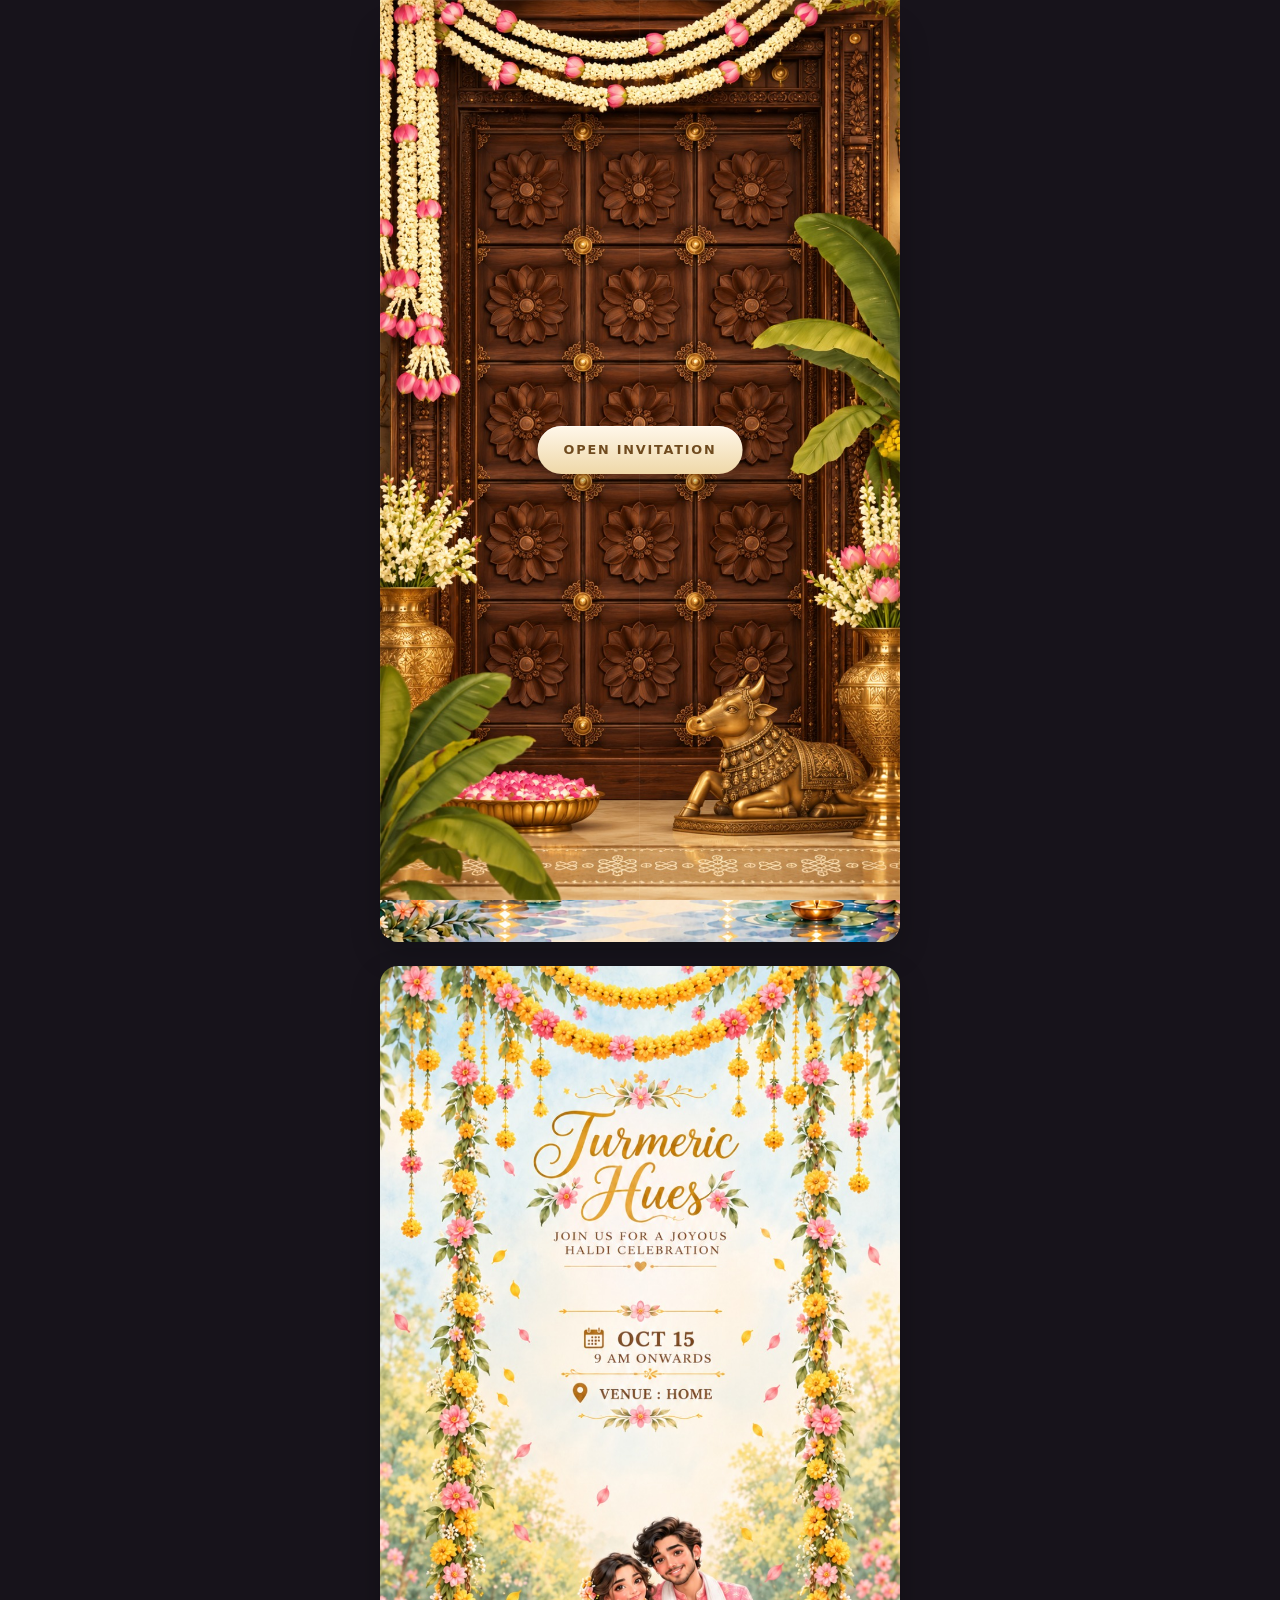
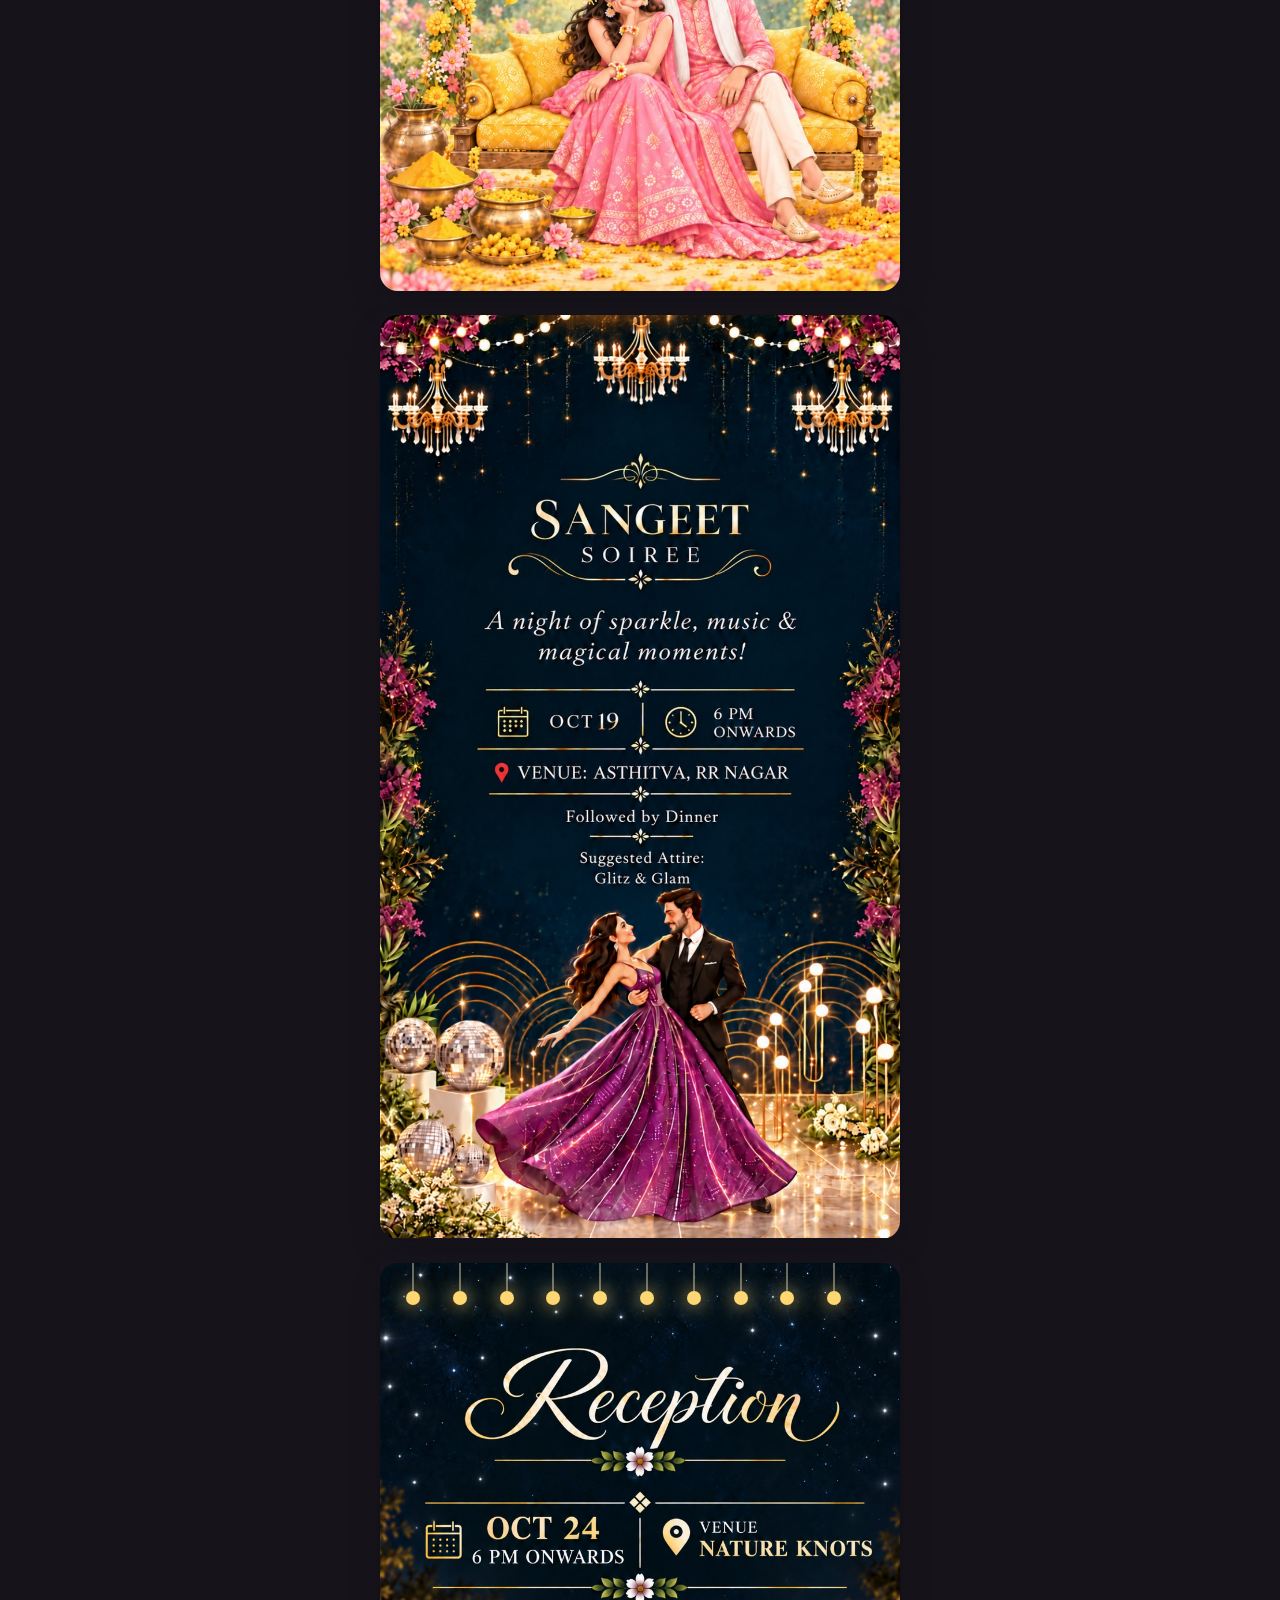
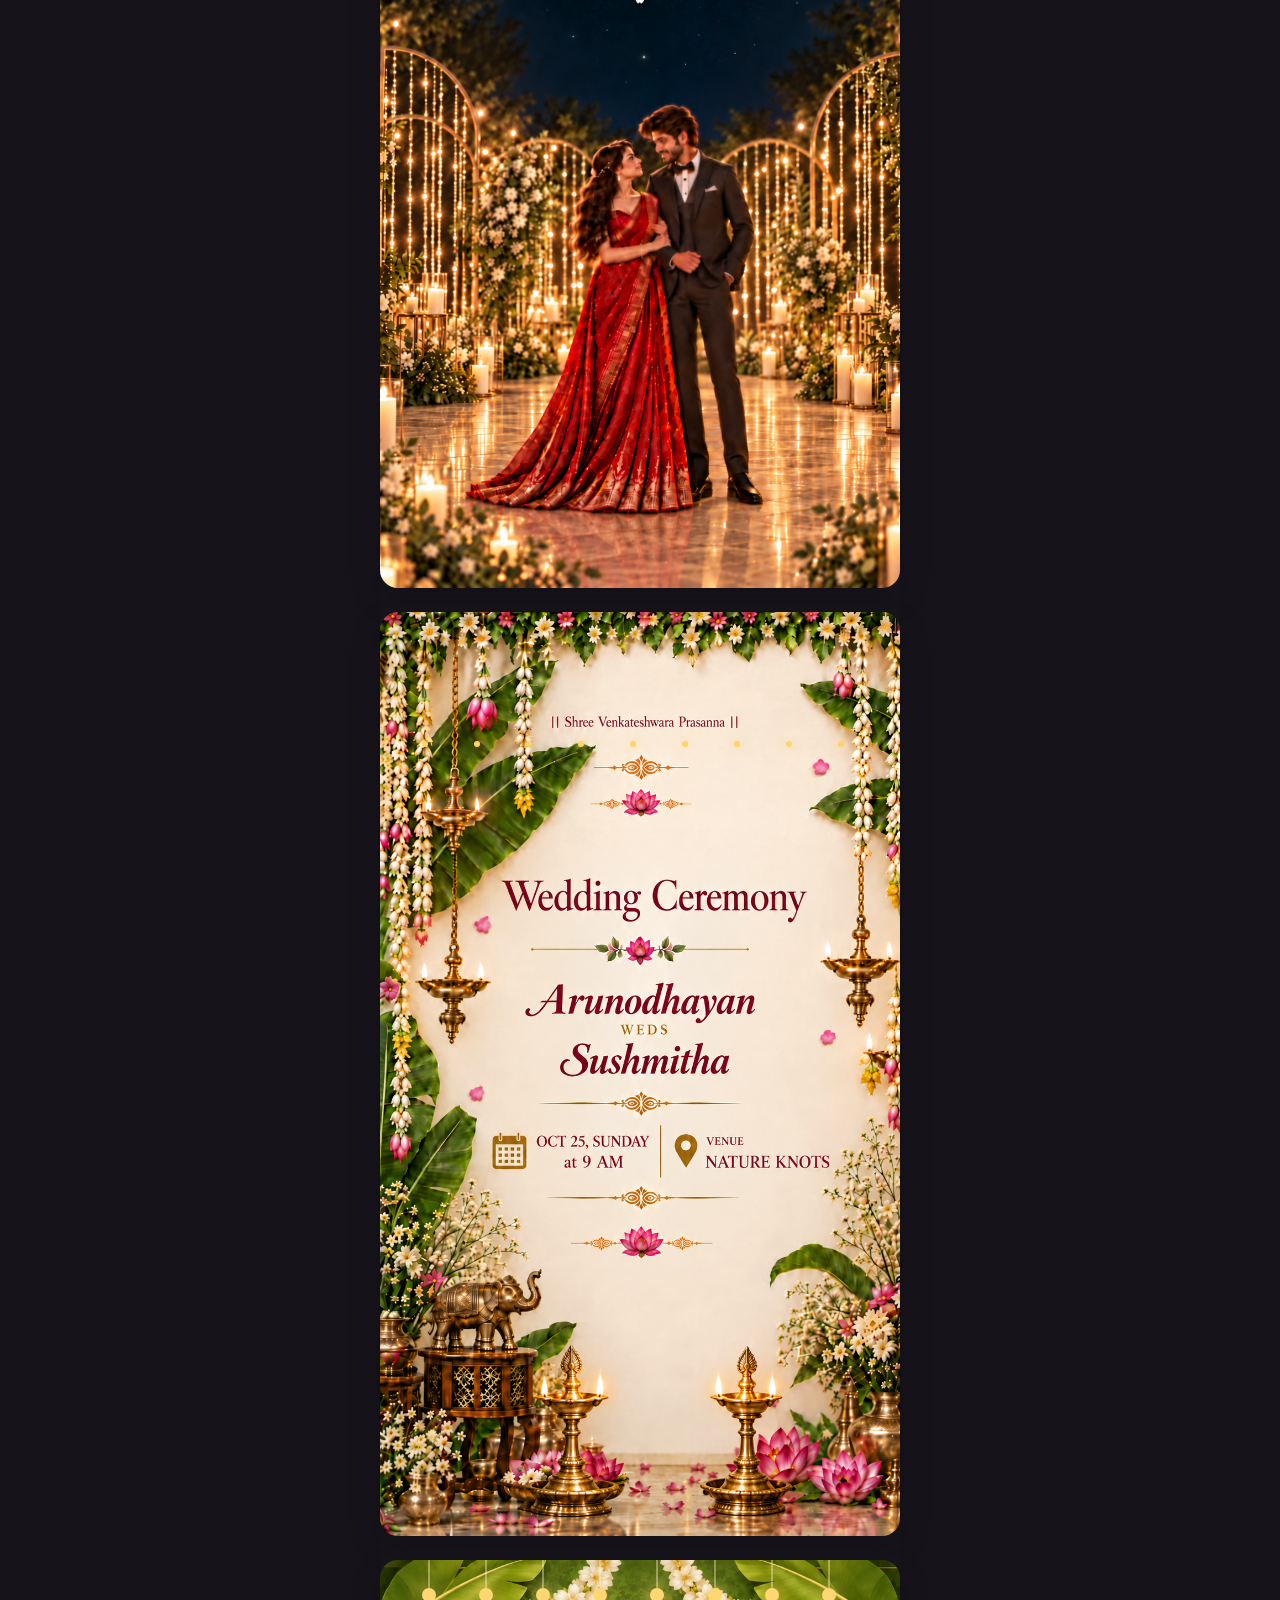
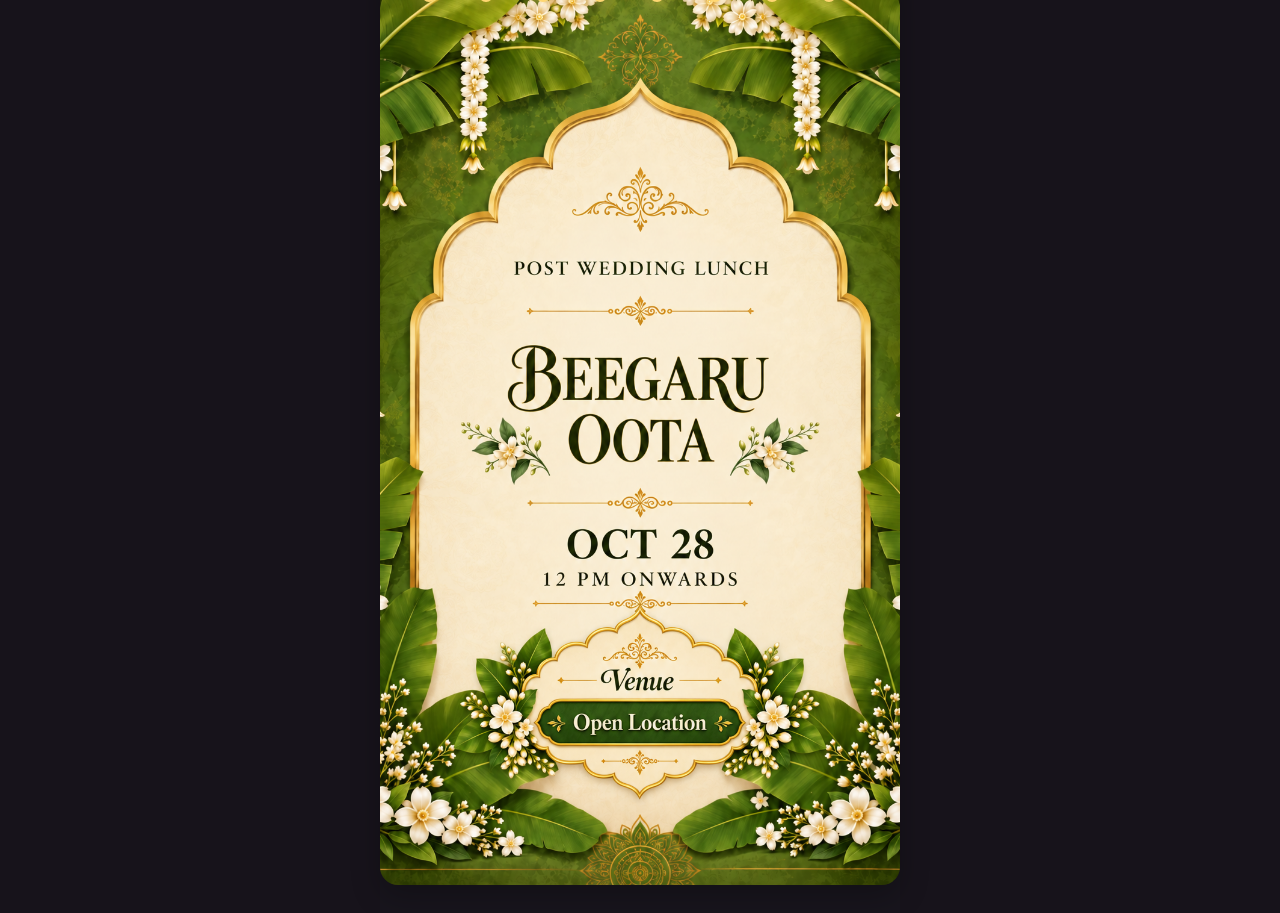
==== wedding_invitation_vercel/index.html @ b170a01c "Add files via upload" ====
<!DOCTYPE html>
<html lang="en">
<head>
  <meta charset="UTF-8" />
  <meta name="viewport" content="width=device-width, initial-scale=1.0, viewport-fit=cover" />
  <meta name="theme-color" content="#120f16" />
  <title>Wedding Invitation</title>
  <link rel="stylesheet" href="style.css" />
</head>
<body>
  <div class="door-overlay" id="doorOverlay" aria-label="Open invitation">
    <div class="door-flowers" aria-hidden="true"><span style="--x:3;--d:3.2s;--delay:0.0s;--r:-20deg;--s:0.8"></span><span style="--x:8;--d:3.5500000000000003s;--delay:0.08s;--r:-7deg;--s:0.92"></span><span style="--x:13;--d:3.9000000000000004s;--delay:0.16s;--r:6deg;--s:1.04"></span><span style="--x:18;--d:4.25s;--delay:0.24s;--r:19deg;--s:1.1600000000000001"></span><span style="--x:23;--d:4.6s;--delay:0.32s;--r:-8deg;--s:0.8"></span><span style="--x:28;--d:4.95s;--delay:0.4s;--r:5deg;--s:0.92"></span><span style="--x:33;--d:5.3s;--delay:0.48s;--r:18deg;--s:1.04"></span><span style="--x:38;--d:3.2s;--delay:0.56s;--r:-9deg;--s:1.1600000000000001"></span><span style="--x:43;--d:3.5500000000000003s;--delay:0.64s;--r:4deg;--s:0.8"></span><span style="--x:48;--d:3.9000000000000004s;--delay:0.0s;--r:17deg;--s:0.92"></span><span style="--x:53;--d:4.25s;--delay:0.08s;--r:-10deg;--s:1.04"></span><span style="--x:58;--d:4.6s;--delay:0.16s;--r:3deg;--s:1.1600000000000001"></span><span style="--x:63;--d:4.95s;--delay:0.24s;--r:16deg;--s:0.8"></span><span style="--x:68;--d:5.3s;--delay:0.32s;--r:-11deg;--s:0.92"></span><span style="--x:73;--d:3.2s;--delay:0.4s;--r:2deg;--s:1.04"></span><span style="--x:78;--d:3.5500000000000003s;--delay:0.48s;--r:15deg;--s:1.1600000000000001"></span><span style="--x:83;--d:3.9000000000000004s;--delay:0.56s;--r:-12deg;--s:0.8"></span><span style="--x:88;--d:4.25s;--delay:0.64s;--r:1deg;--s:0.92"></span><span style="--x:93;--d:4.6s;--delay:0.0s;--r:14deg;--s:1.04"></span><span style="--x:4;--d:4.95s;--delay:0.08s;--r:-13deg;--s:1.1600000000000001"></span><span style="--x:9;--d:5.3s;--delay:0.16s;--r:0deg;--s:0.8"></span><span style="--x:14;--d:3.2s;--delay:0.24s;--r:13deg;--s:0.92"></span><span style="--x:19;--d:3.5500000000000003s;--delay:0.32s;--r:-14deg;--s:1.04"></span><span style="--x:24;--d:3.9000000000000004s;--delay:0.4s;--r:-1deg;--s:1.1600000000000001"></span><span style="--x:29;--d:4.25s;--delay:0.48s;--r:12deg;--s:0.8"></span><span style="--x:34;--d:4.6s;--delay:0.56s;--r:-15deg;--s:0.92"></span><span style="--x:39;--d:4.95s;--delay:0.64s;--r:-2deg;--s:1.04"></span><span style="--x:44;--d:5.3s;--delay:0.0s;--r:11deg;--s:1.1600000000000001"></span><span style="--x:49;--d:3.2s;--delay:0.08s;--r:-16deg;--s:0.8"></span><span style="--x:54;--d:3.5500000000000003s;--delay:0.16s;--r:-3deg;--s:0.92"></span><span style="--x:59;--d:3.9000000000000004s;--delay:0.24s;--r:10deg;--s:1.04"></span><span style="--x:64;--d:4.25s;--delay:0.32s;--r:-17deg;--s:1.1600000000000001"></span><span style="--x:69;--d:4.6s;--delay:0.4s;--r:-4deg;--s:0.8"></span><span style="--x:74;--d:4.95s;--delay:0.48s;--r:9deg;--s:0.92"></span><span style="--x:79;--d:5.3s;--delay:0.56s;--r:-18deg;--s:1.04"></span><span style="--x:84;--d:3.2s;--delay:0.64s;--r:-5deg;--s:1.1600000000000001"></span><span style="--x:89;--d:3.5500000000000003s;--delay:0.0s;--r:8deg;--s:0.8"></span><span style="--x:94;--d:3.9000000000000004s;--delay:0.08s;--r:-19deg;--s:0.92"></span><span style="--x:5;--d:4.25s;--delay:0.16s;--r:-6deg;--s:1.04"></span><span style="--x:10;--d:4.6s;--delay:0.24s;--r:7deg;--s:1.1600000000000001"></span><span style="--x:15;--d:4.95s;--delay:0.32s;--r:-20deg;--s:0.8"></span><span style="--x:20;--d:5.3s;--delay:0.4s;--r:-7deg;--s:0.92"></span></div>
    <div class="door-panel left"></div>
    <div class="door-panel right"></div>
    <button class="open-invite-btn" id="openInviteBtn" type="button">Open Invitation</button>
  </div>

  <div class="scroll-tip" id="scrollTip">Swipe up</div>

  <main class="story" id="story">
    <section class="scene" id="main-scene">
      <img src="assets/main.jpg" alt="Main invitation" class="bg" />
    </section>

    <section class="scene location-scene" id="haldi" data-link="https://share.google/ZyQCRCUno328uouvm">
      <img src="assets/haldi.jpg" alt="Haldi invitation" class="bg" />
      <div class="petals haldi-petals" aria-hidden="true"><span style="--x:0;--d:4.2s;--delay:0.0s;--r:-25deg;--s:0.85"></span><span style="--x:6;--d:4.8s;--delay:0.35s;--r:-14deg;--s:1.0"></span><span style="--x:12;--d:5.4s;--delay:0.7s;--r:-3deg;--s:1.15"></span><span style="--x:18;--d:6.0s;--delay:1.0499999999999998s;--r:8deg;--s:0.85"></span><span style="--x:24;--d:6.6s;--delay:1.4s;--r:19deg;--s:1.0"></span><span style="--x:30;--d:7.2s;--delay:1.75s;--r:-20deg;--s:1.15"></span><span style="--x:36;--d:4.2s;--delay:2.0999999999999996s;--r:-9deg;--s:0.85"></span><span style="--x:42;--d:4.8s;--delay:2.4499999999999997s;--r:2deg;--s:1.0"></span><span style="--x:48;--d:5.4s;--delay:0.0s;--r:13deg;--s:1.15"></span><span style="--x:54;--d:6.0s;--delay:0.35s;--r:24deg;--s:0.85"></span><span style="--x:60;--d:6.6s;--delay:0.7s;--r:-15deg;--s:1.0"></span><span style="--x:66;--d:7.2s;--delay:1.0499999999999998s;--r:-4deg;--s:1.15"></span><span style="--x:72;--d:4.2s;--delay:1.4s;--r:7deg;--s:0.85"></span><span style="--x:78;--d:4.8s;--delay:1.75s;--r:18deg;--s:1.0"></span><span style="--x:84;--d:5.4s;--delay:2.0999999999999996s;--r:-21deg;--s:1.15"></span><span style="--x:90;--d:6.0s;--delay:2.4499999999999997s;--r:-10deg;--s:0.85"></span><span style="--x:96;--d:6.6s;--delay:0.0s;--r:1deg;--s:1.0"></span><span style="--x:2;--d:7.2s;--delay:0.35s;--r:12deg;--s:1.15"></span><span style="--x:8;--d:4.2s;--delay:0.7s;--r:23deg;--s:0.85"></span><span style="--x:14;--d:4.8s;--delay:1.0499999999999998s;--r:-16deg;--s:1.0"></span><span style="--x:20;--d:5.4s;--delay:1.4s;--r:-5deg;--s:1.15"></span><span style="--x:26;--d:6.0s;--delay:1.75s;--r:6deg;--s:0.85"></span><span style="--x:32;--d:6.6s;--delay:2.0999999999999996s;--r:17deg;--s:1.0"></span><span style="--x:38;--d:7.2s;--delay:2.4499999999999997s;--r:-22deg;--s:1.15"></span></div>
      <a class="venue-hotspot haldi-venue" href="https://share.google/ZyQCRCUno328uouvm" target="_blank" rel="noopener" aria-label="Open Haldi venue in Google Maps"></a>
    </section>

    <section class="scene location-scene" id="sangeeth" data-link="https://share.google/AhD9SVv1Bw9mAEw5Q">
      <img src="assets/sangeeth.jpg" alt="Sangeeth invitation" class="bg" />
      <div class="music-notes" aria-hidden="true"><span style="left:8%;top:18%;animation-delay:0.0s">♪</span><span style="left:19%;top:29%;animation-delay:0.3s">♫</span><span style="left:30%;top:40%;animation-delay:0.6s">♬</span><span style="left:41%;top:51%;animation-delay:0.8999999999999999s">♪</span><span style="left:52%;top:62%;animation-delay:1.2s">♫</span><span style="left:63%;top:18%;animation-delay:1.5s">♬</span><span style="left:74%;top:29%;animation-delay:1.7999999999999998s">♪</span><span style="left:85%;top:40%;animation-delay:2.1s">♫</span><span style="left:12%;top:51%;animation-delay:0.0s">♬</span><span style="left:23%;top:62%;animation-delay:0.3s">♪</span><span style="left:34%;top:18%;animation-delay:0.6s">♫</span><span style="left:45%;top:29%;animation-delay:0.8999999999999999s">♬</span></div>
      <a class="venue-hotspot sangeeth-venue" href="https://share.google/AhD9SVv1Bw9mAEw5Q" target="_blank" rel="noopener" aria-label="Open Sangeeth venue in Google Maps"></a>
    </section>

    <section class="scene location-scene" id="reception" data-link="https://maps.app.goo.gl/7RafZ6vhFmiamHB5A">
      <img src="assets/reception.jpg" alt="Reception invitation" class="bg" />
      <div class="fairy-lights reception-fairy-lights" aria-hidden="true">
        <span style="left:5%;animation-delay:0.0s"></span>
        <span style="left:14%;animation-delay:0.18s"></span>
        <span style="left:23%;animation-delay:0.36s"></span>
        <span style="left:32%;animation-delay:0.54s"></span>
        <span style="left:41%;animation-delay:0.72s"></span>
        <span style="left:50%;animation-delay:0.90s"></span>
        <span style="left:59%;animation-delay:1.08s"></span>
        <span style="left:68%;animation-delay:1.26s"></span>
        <span style="left:77%;animation-delay:1.44s"></span>
        <span style="left:86%;animation-delay:1.62s"></span>
      </div>
      <a class="venue-hotspot reception-venue" href="https://maps.app.goo.gl/7RafZ6vhFmiamHB5A" target="_blank" rel="noopener" aria-label="Open Reception venue in Google Maps"></a>
    </section>

    <section class="scene location-scene" id="wedding" data-link="https://maps.app.goo.gl/7RafZ6vhFmiamHB5A">
      <img src="assets/wedding-final.png" alt="Wedding invitation" class="bg contain-top" />
      <div class="garland-sparkle" aria-hidden="true">
        <span style="left:8%;animation-delay:0.0s"></span><span style="left:18%;animation-delay:0.45s"></span><span style="left:28%;animation-delay:0.9s"></span><span style="left:38%;animation-delay:1.35s"></span><span style="left:48%;animation-delay:1.8s"></span><span style="left:58%;animation-delay:0.0s"></span><span style="left:68%;animation-delay:0.45s"></span><span style="left:78%;animation-delay:0.9s"></span><span style="left:88%;animation-delay:1.35s"></span>
      </div>
      <div class="wedding-flowers" aria-hidden="true"><span class="white" style="--x:0;--d:5.0s;--delay:0.0s;--r:-20deg;--s:0.9"></span><span class="yellow" style="--x:9;--d:5.55s;--delay:0.28s;--r:-9deg;--s:1.0"></span><span class="white" style="--x:18;--d:6.1s;--delay:0.56s;--r:2deg;--s:1.1"></span><span class="yellow" style="--x:27;--d:6.65s;--delay:0.8400000000000001s;--r:13deg;--s:1.2000000000000002"></span><span class="white" style="--x:36;--d:7.2s;--delay:1.12s;--r:-16deg;--s:0.9"></span><span class="yellow" style="--x:45;--d:5.0s;--delay:1.4000000000000001s;--r:-5deg;--s:1.0"></span><span class="white" style="--x:54;--d:5.55s;--delay:0.0s;--r:6deg;--s:1.1"></span><span class="yellow" style="--x:63;--d:6.1s;--delay:0.28s;--r:17deg;--s:1.2000000000000002"></span><span class="white" style="--x:72;--d:6.65s;--delay:0.56s;--r:-12deg;--s:0.9"></span><span class="yellow" style="--x:81;--d:7.2s;--delay:0.8400000000000001s;--r:-1deg;--s:1.0"></span><span class="white" style="--x:90;--d:5.0s;--delay:1.12s;--r:10deg;--s:1.1"></span><span class="yellow" style="--x:99;--d:5.55s;--delay:1.4000000000000001s;--r:-19deg;--s:1.2000000000000002"></span><span class="white" style="--x:8;--d:6.1s;--delay:0.0s;--r:-8deg;--s:0.9"></span><span class="yellow" style="--x:17;--d:6.65s;--delay:0.28s;--r:3deg;--s:1.0"></span><span class="white" style="--x:26;--d:7.2s;--delay:0.56s;--r:14deg;--s:1.1"></span><span class="yellow" style="--x:35;--d:5.0s;--delay:0.8400000000000001s;--r:-15deg;--s:1.2000000000000002"></span><span class="white" style="--x:44;--d:5.55s;--delay:1.12s;--r:-4deg;--s:0.9"></span><span class="yellow" style="--x:53;--d:6.1s;--delay:1.4000000000000001s;--r:7deg;--s:1.0"></span></div>
      <a class="venue-hotspot wedding-venue" href="https://maps.app.goo.gl/7RafZ6vhFmiamHB5A" target="_blank" rel="noopener" aria-label="Open Wedding venue in Google Maps"></a>
    </section>

    

<section class="scene location-scene" id="dining" data-link="https://share.google/771Np0IxNXsMEHuXs">
      <img src="assets/beegaru.png" alt="Beegaru Oota invitation" class="bg contain-top" />
      <div class="dining-lights" aria-hidden="true"><span style="left:8%"></span><span style="left:19%"></span><span style="left:30%"></span><span style="left:41%"></span><span style="left:52%"></span><span style="left:63%"></span><span style="left:74%"></span><span style="left:85%"></span></div>
      <a class="venue-hotspot beegaru-venue-hotspot" href="https://share.google/771Np0IxNXsMEHuXs" target="_blank" rel="noopener" aria-label="Open Beegaru Oota venue in Google Maps"></a>
    </section>
  </main>

  <script src="script.js"></script>
</body>
</html>
---- wedding_invitation_vercel/style.css ----
*{box-sizing:border-box}html{scroll-behavior:smooth}body{margin:0;background:#0f0d12;overflow-x:hidden}.story{position:relative;z-index:1;scroll-snap-type:y proximity}.scene{position:relative;min-height:100svh;overflow:hidden;scroll-snap-align:start}.bg{position:absolute;inset:0;width:100%;height:100%;object-fit:cover}.contain-top{object-position:center top}.door-overlay{position:fixed;inset:0;z-index:50;overflow:hidden;perspective:1500px;background:#0f0d12;cursor:pointer}.door-bg{position:absolute;inset:0;background:url('assets/door.jpg') center/cover no-repeat}.door-panel{position:absolute;top:0;bottom:0;width:50.2%;background-image:url('assets/door.jpg');background-size:200% 100%;background-repeat:no-repeat;box-shadow:0 0 0 1px rgba(255,255,255,.05) inset}.door-panel.left{left:0;background-position:left center;transform-origin:left center}.door-panel.right{right:0;background-position:right center;transform-origin:right center}.door-overlay.open .door-panel.left{transform:translateX(-105%) rotateY(68deg);transition:transform 1.3s ease}.door-overlay.open .door-panel.right{transform:translateX(105%) rotateY(-68deg);transition:transform 1.3s ease}.door-overlay.hide{opacity:0;visibility:hidden;transition:opacity .55s ease,visibility .55s ease}.scroll-tip{position:fixed;right:10px;bottom:max(10px,env(safe-area-inset-bottom));z-index:10;padding:8px 12px;border-radius:999px;background:rgba(0,0,0,.20);backdrop-filter:blur(6px);font:600 .66rem/1 sans-serif;letter-spacing:.1em;text-transform:uppercase;color:#fff;opacity:.75}.petals,.fairy-lights,.sparkles,.garland-sparkle,.dining-lights{position:absolute;inset:0;z-index:2;pointer-events:none}.petals span{position:absolute;top:-10%;left:calc(var(--x) * 1%);width:14px;height:20px;border-radius:14px 0 14px 0;background:linear-gradient(180deg,#ffd761,#f7b100);opacity:.55;animation:petalfall var(--d) linear infinite;animation-delay:var(--delay)}@keyframes petalfall{0%{transform:translate3d(0,0,0) rotate(0)}100%{transform:translate3d(20px,115svh,0) rotate(360deg)}}.fairy-lights span,.dining-lights span{position:absolute;top:3%;width:14px;height:14px;border-radius:50%;background:#ffd772;box-shadow:0 0 18px rgba(255,215,114,.85),0 0 34px rgba(255,215,114,.45);animation:blink 1.8s ease-in-out infinite}.fairy-lights span::after,.dining-lights span::after{content:'';position:absolute;left:50%;top:-40px;width:2px;height:40px;background:rgba(255,240,200,.4);transform:translateX(-50%)}@keyframes blink{0%,100%{opacity:.42;transform:scale(.92)}50%{opacity:1;transform:scale(1.08)}}.sparkles span,.garland-sparkle span{position:absolute;left:calc(var(--sx,50) * 1%);top:calc(var(--sy,30) * 1%);width:7px;height:7px;border-radius:50%;background:rgba(255,255,255,.9);box-shadow:0 0 14px rgba(255,255,255,.9);animation:twinkle 2.6s ease-in-out infinite}.garland-sparkle span{top:14%;width:6px;height:6px;background:#ffd26a;box-shadow:0 0 12px rgba(255,210,106,.8)}@keyframes twinkle{0%,100%{opacity:.2;transform:scale(.7)}50%{opacity:1;transform:scale(1.35)}}.map-hotspot{position:absolute;inset:0;z-index:3;text-indent:-9999px;background:transparent}@media(min-width:700px){body{display:grid;place-items:center;background:#18151d}.story{width:min(520px,100vw);box-shadow:0 18px 54px rgba(0,0,0,.24)}.door-overlay{left:50%;width:min(520px,100vw);transform:translateX(-50%)}.scroll-tip{right:max(calc(50vw - 250px),10px)}}@media(prefers-reduced-motion:reduce){*{scroll-behavior:auto!important;animation:none!important;transition:none!important}}
/* v6 fix: door opens directly onto the main invitation page */
.door-overlay{
  background: transparent !important;
}
.door-frame{
  display:none !important;
}


/* Flower drop animation during door opening */
.door-overlay{isolation:isolate;}
.door-flowers{
  position:absolute;
  inset:0;
  z-index:2;
  pointer-events:none;
  opacity:0;
}
.door-overlay.open .door-flowers{opacity:1;}
.door-flowers span{
  position:absolute;
  top:-12%;
  left:calc(var(--x) * 1%);
  width:16px;
  height:22px;
  border-radius:16px 2px 16px 2px;
  background:linear-gradient(180deg,#ffd6df 0%, #ff9fbc 58%, #f6d46c 100%);
  box-shadow:0 2px 8px rgba(255,182,193,.35);
  transform:rotate(12deg);
  opacity:0;
}
.door-overlay.open .door-flowers span{
  animation:doorFlowerFall var(--d) linear forwards;
  animation-delay:var(--delay);
}
@keyframes doorFlowerFall{
  0%{transform:translate3d(0,0,0) rotate(0deg) scale(.9);opacity:0;}
  8%{opacity:.95;}
  100%{transform:translate3d(24px,118svh,0) rotate(420deg) scale(1.05);opacity:.1;}
}


/* v11 animations: stronger event-specific effects */
.haldi-petals span{
  width:16px;
  height:22px;
  border-radius:16px 2px 16px 2px;
  background:linear-gradient(180deg,#ffe889 0%, #ffd248 55%, #e6a400 100%);
  box-shadow:0 2px 8px rgba(255,210,72,.38);
  transform:rotate(var(--r,0deg)) scale(var(--s,1));
  opacity:0.75;
}
.music-notes{
  position:absolute;
  inset:0;
  z-index:2;
  pointer-events:none;
}
.music-notes span{
  position:absolute;
  font-size:clamp(18px,3.8vw,30px);
  color:rgba(255,236,176,.95);
  text-shadow:0 0 10px rgba(255,225,130,.55), 0 0 20px rgba(255,225,130,.35);
  opacity:0;
  animation:musicFloat 4s ease-in-out infinite;
}
@keyframes musicFloat{
  0%{transform:translate3d(0,20px,0) scale(.8) rotate(-8deg);opacity:0;}
  18%{opacity:.9;}
  50%{transform:translate3d(10px,-18px,0) scale(1.05) rotate(5deg);opacity:1;}
  100%{transform:translate3d(-6px,-54px,0) scale(1.15) rotate(-6deg);opacity:0;}
}
.wedding-flowers{
  position:absolute;
  inset:0;
  z-index:2;
  pointer-events:none;
}
.wedding-flowers span{
  position:absolute;
  top:-12%;
  left:calc(var(--x) * 1%);
  width:16px;
  height:22px;
  border-radius:16px 2px 16px 2px;
  transform:rotate(var(--r,0deg)) scale(var(--s,1));
  opacity:.0;
  animation:weddingFlowerFall var(--d) linear infinite;
  animation-delay:var(--delay);
  box-shadow:0 2px 8px rgba(255,240,170,.28);
}
.wedding-flowers span.white{background:linear-gradient(180deg,#fffef8 0%, #fff7d8 56%, #f0e6b0 100%);}
.wedding-flowers span.yellow{background:linear-gradient(180deg,#fff0a6 0%, #ffd95a 56%, #e9b21e 100%);}
@keyframes weddingFlowerFall{
  0%{transform:translate3d(0,0,0) rotate(0deg) scale(var(--s,1));opacity:0;}
  10%{opacity:.95;}
  100%{transform:translate3d(18px,116svh,0) rotate(360deg) scale(calc(var(--s,1) * 1.05));opacity:.08;}
}
.door-flowers span{
  width:18px;
  height:24px;
  transform:rotate(var(--r,12deg)) scale(var(--s,1));
}


/* Elegant border added while keeping previous version unchanged */
.scene::after{
  content:"";
  position:absolute;
  inset:12px;
  z-index:4;
  pointer-events:none;
  border:2px solid rgba(214,170,88,.88);
  border-radius:18px;
  box-shadow:
    inset 0 0 0 5px rgba(255,248,225,.20),
    inset 0 0 0 7px rgba(214,170,88,.20);
}
.scene::before{
  content:"✦";
  position:absolute;
  z-index:5;
  pointer-events:none;
  left:50%;
  top:17px;
  transform:translateX(-50%);
  color:rgba(214,170,88,.95);
  font-size:18px;
  text-shadow:0 0 8px rgba(255,234,177,.35);
}
.door-overlay::after{
  content:"";
  position:absolute;
  inset:12px;
  z-index:8;
  pointer-events:none;
  border:2px solid rgba(214,170,88,.88);
  border-radius:18px;
  box-shadow:inset 0 0 0 5px rgba(255,248,225,.18);
}
@media(max-width:480px){
  .scene::after,.door-overlay::after{inset:8px;border-radius:14px;}
  .scene::before{top:12px;font-size:15px;}
}


/* v15: stronger separation between each invitation page */
body{
  background:#1b171d !important;
}
.story{
  width:100%;
  padding:14px 0 22px;
}
.scene{
  width:min(520px, calc(100vw - 18px));
  margin:0 auto 18px;
  min-height:100svh;
  border-radius:24px;
  overflow:hidden;
  background:#120f16;
  box-shadow:0 14px 36px rgba(0,0,0,.22);
  isolation:isolate;
}
.scene:last-child{
  margin-bottom:8px;
}
.scene::after{
  inset:10px !important;
  border:2px solid rgba(214,170,88,.92) !important;
  border-radius:18px !important;
  box-shadow:
    inset 0 0 0 3px rgba(255,248,225,.12),
    inset 0 0 0 6px rgba(214,170,88,.18),
    0 0 0 1px rgba(255,255,255,.04);
}
.scene::before{
  top:14px !important;
}
.bg{
  border-radius:24px;
}
.door-overlay{
  background:rgba(10,8,14,.35) !important;
}
.open-invite-btn{
  position:absolute;
  left:50%;
  bottom:8%;
  transform:translateX(-50%);
  z-index:9;
  border:0;
  border-radius:999px;
  padding:14px 26px;
  min-height:48px;
  background:linear-gradient(180deg, #fff7ea 0%, #efd8a8 100%);
  color:#704b1f;
  font:700 0.8rem/1 system-ui, -apple-system, BlinkMacSystemFont, "Segoe UI", sans-serif;
  letter-spacing:.14em;
  text-transform:uppercase;
  box-shadow:0 10px 22px rgba(0,0,0,.28), inset 0 1px 0 rgba(255,255,255,.65);
  cursor:pointer;
}
.open-invite-btn:active{
  transform:translateX(-50%) scale(.98);
}
.door-overlay.open .open-invite-btn{
  opacity:0;
  transition:opacity .22s ease;
}
.door-overlay::after{
  inset:10px !important;
  border-radius:18px !important;
}
.scroll-tip{
  bottom:max(14px, env(safe-area-inset-bottom));
}
@media(max-width:480px){
  .scene{width:calc(100vw - 12px); margin-bottom:14px; border-radius:18px;}
  .scene::after,.door-overlay::after{inset:7px !important; border-radius:13px !important;}
  .open-invite-btn{bottom:7%; font-size:.74rem; padding:13px 22px;}
}
@media(min-width:700px){
  body{display:block !important; background:#18151d !important;}
  .story{width:100%; max-width:none; box-shadow:none !important;}
  .scene{width:min(520px, 100vw - 18px);} 
  .door-overlay{left:50%; width:min(520px, 100vw); transform:translateX(-50%);} 
}


/* v17: subtle diya flame flicker on the Wedding invitation */
.diya-flickers{
  position:absolute;
  inset:0;
  z-index:2;
  pointer-events:none;
}

.diya-flame{
  position:absolute;
  width:12px;
  height:22px;
  border-radius:60% 60% 55% 55%;
  transform-origin:50% 100%;
  background:
    radial-gradient(ellipse at 50% 72%, #fffbd4 0 20%, transparent 21%),
    radial-gradient(ellipse at 50% 58%, #ffd95a 0 42%, transparent 43%),
    linear-gradient(180deg, #fff6a6 0%, #ffb21e 62%, #ff6a00 100%);
  filter:
    drop-shadow(0 0 5px rgba(255,217,90,.95))
    drop-shadow(0 0 11px rgba(255,145,20,.70))
    drop-shadow(0 0 18px rgba(255,110,0,.38));
  opacity:.88;
  animation:diyaFlicker 1.15s ease-in-out infinite alternate;
}

/* Approximate positions matching the hanging diyas in the supplied Wedding artwork */
.flame-1{left:13.4%; top:21.2%; animation-delay:0s;}
.flame-2{left:13.8%; top:48.7%; animation-delay:.27s;}
.flame-3{right:13.2%; top:21.5%; animation-delay:.48s;}
.flame-4{right:13.6%; top:49.2%; animation-delay:.73s;}

@keyframes diyaFlicker{
  0%{
    transform:rotate(-2deg) scale(.90,1.02);
    opacity:.68;
    filter:
      drop-shadow(0 0 4px rgba(255,217,90,.75))
      drop-shadow(0 0 8px rgba(255,145,20,.50));
  }
  24%{
    transform:rotate(2deg) scale(1.02,.94);
    opacity:1;
  }
  52%{
    transform:rotate(-1deg) scale(.95,1.09);
    opacity:.80;
  }
  76%{
    transform:rotate(3deg) scale(1.06,.96);
    opacity:.98;
  }
  100%{
    transform:rotate(-3deg) scale(.92,1.05);
    opacity:.74;
    filter:
      drop-shadow(0 0 6px rgba(255,217,90,.95))
      drop-shadow(0 0 13px rgba(255,145,20,.72))
      drop-shadow(0 0 20px rgba(255,110,0,.40));
  }
}

@media(max-width:480px){
  .diya-flame{
    width:10px;
    height:19px;
  }
}


/* v18: full diya lamp overlay for wedding section */
.diya-lamps{
  position:absolute;
  inset:0;
  z-index:2;
  pointer-events:none;
}
.diya-lamp{
  position:absolute;
  width:34px;
  height:54px;
  transform:translate(-50%, -50%);
  filter: drop-shadow(0 2px 4px rgba(0,0,0,.18));
}
.lamp-1{left:14%; top:88%;}
.lamp-2{left:31%; top:90%;}
.lamp-3{left:69%; top:90%;}
.lamp-4{left:86%; top:88%;}

.diya-body,
.diya-base,
.diya-flame-core{
  position:absolute;
  display:block;
}
.diya-body{
  left:50%;
  bottom:7px;
  width:28px;
  height:14px;
  transform:translateX(-50%);
  border-radius:0 0 15px 15px / 0 0 12px 12px;
  background:linear-gradient(180deg,#dba544 0%, #b96f19 65%, #8e4b0d 100%);
  box-shadow: inset 0 2px 2px rgba(255,233,170,.45), inset 0 -2px 2px rgba(90,38,0,.35);
}
.diya-body::before{
  content:"";
  position:absolute;
  left:50%;
  top:-3px;
  width:30px;
  height:8px;
  transform:translateX(-50%);
  border-radius:50%;
  background:linear-gradient(180deg,#f1c66b 0%, #b66c18 100%);
  box-shadow: inset 0 1px 1px rgba(255,243,201,.45);
}
.diya-body::after{
  content:"";
  position:absolute;
  right:-4px;
  top:1px;
  width:9px;
  height:6px;
  border-radius:0 80% 60% 0;
  background:linear-gradient(180deg,#c88428 0%, #8c4d0b 100%);
  transform:rotate(12deg);
}
.diya-base{
  left:50%;
  bottom:0;
  width:16px;
  height:7px;
  transform:translateX(-50%);
  border-radius:50%;
  background:linear-gradient(180deg,#b87923 0%, #7e4309 100%);
}
.diya-flame-core{
  left:50%;
  bottom:17px;
  width:12px;
  height:22px;
  transform:translateX(-50%);
  border-radius:60% 60% 55% 55%;
  transform-origin:50% 100%;
  background:
    radial-gradient(ellipse at 50% 72%, #fffbd4 0 20%, transparent 21%),
    radial-gradient(ellipse at 50% 58%, #ffd95a 0 42%, transparent 43%),
    linear-gradient(180deg, #fff6a6 0%, #ffb21e 62%, #ff6a00 100%);
  filter:
    drop-shadow(0 0 5px rgba(255,217,90,.95))
    drop-shadow(0 0 11px rgba(255,145,20,.70))
    drop-shadow(0 0 18px rgba(255,110,0,.38));
  opacity:.9;
  animation:diyaLampFlicker 1.15s ease-in-out infinite alternate;
}
.diya-flame-core::before{
  content:"";
  position:absolute;
  left:50%;
  bottom:-2px;
  width:2px;
  height:8px;
  transform:translateX(-50%);
  background:#2e1d10;
  border-radius:2px;
  opacity:.8;
}
.lamp-2 .diya-flame-core{ animation-delay:.27s; }
.lamp-3 .diya-flame-core{ animation-delay:.48s; }
.lamp-4 .diya-flame-core{ animation-delay:.73s; }

@keyframes diyaLampFlicker{
  0%{
    transform:translateX(-50%) rotate(-2deg) scale(.90,1.02);
    opacity:.68;
    filter:
      drop-shadow(0 0 4px rgba(255,217,90,.75))
      drop-shadow(0 0 8px rgba(255,145,20,.50));
  }
  24%{
    transform:translateX(-50%) rotate(2deg) scale(1.02,.94);
    opacity:1;
  }
  52%{
    transform:translateX(-50%) rotate(-1deg) scale(.95,1.09);
    opacity:.80;
  }
  76%{
    transform:translateX(-50%) rotate(3deg) scale(1.06,.96);
    opacity:.98;
  }
  100%{
    transform:translateX(-50%) rotate(-3deg) scale(.92,1.05);
    opacity:.74;
    filter:
      drop-shadow(0 0 6px rgba(255,217,90,.95))
      drop-shadow(0 0 13px rgba(255,145,20,.72))
      drop-shadow(0 0 20px rgba(255,110,0,.40));
  }
}

@media(max-width:480px){
  .diya-lamp{ width:28px; height:46px; }
  .diya-body{ width:23px; height:12px; }
  .diya-body::before{ width:25px; height:7px; }
  .diya-base{ width:13px; height:6px; }
  .diya-flame-core{ width:10px; height:19px; }
}


/* v20: remove visible gold borders while keeping card separation */
.scene::after,
.door-overlay::after{
  border-color: transparent !important;
  box-shadow: none !important;
}
.scene::before{
  content: none !important;
}


/* v22: visible location icons */
.map-hotspot{
  position:absolute !important;
  inset:auto !important;
  right:18px;
  bottom:18px;
  width:52px;
  height:52px;
  z-index:8;
  border-radius:999px;
  text-indent:0 !important;
  background:linear-gradient(180deg, rgba(255,251,241,.95) 0%, rgba(241,221,177,.96) 100%) !important;
  border:1px solid rgba(174,128,53,.35);
  box-shadow:0 10px 22px rgba(0,0,0,.18), inset 0 1px 0 rgba(255,255,255,.7);
  display:flex;
  align-items:center;
  justify-content:center;
  text-decoration:none;
  overflow:hidden;
}
.map-hotspot::before{
  content:'📍';
  font-size:24px;
  line-height:1;
  transform:translateY(-1px);
}
.map-hotspot:hover{transform:translateY(-1px);}
.map-hotspot:active{transform:scale(.97);}
@media(max-width:480px){
  .map-hotspot{right:14px; bottom:14px; width:48px; height:48px;}
  .map-hotspot::before{font-size:22px;}
}

/* v22: replace door flowers with small yellow dandelion puffs + rose petals */
.door-flowers span{
  width:10px !important;
  height:10px !important;
  border-radius:50% !important;
  background:radial-gradient(circle at 50% 50%, #fff6b8 0 24%, #ffe364 25% 58%, rgba(255,227,100,.45) 59% 100%) !important;
  box-shadow:
    0 0 0 3px rgba(255,231,118,.16),
    0 0 8px rgba(255,211,68,.22) !important;
  transform:rotate(var(--r,0deg)) scale(var(--s,1)) !important;
  opacity:0;
}
.door-flowers span::before,
.door-flowers span::after{
  content:'';
  position:absolute;
  inset:-4px;
  border-radius:50%;
  background:
    radial-gradient(circle at 50% 0%, rgba(255,233,132,.65) 0 1px, transparent 2px),
    radial-gradient(circle at 100% 50%, rgba(255,233,132,.65) 0 1px, transparent 2px),
    radial-gradient(circle at 50% 100%, rgba(255,233,132,.65) 0 1px, transparent 2px),
    radial-gradient(circle at 0% 50%, rgba(255,233,132,.65) 0 1px, transparent 2px),
    radial-gradient(circle at 18% 18%, rgba(255,233,132,.65) 0 1px, transparent 2px),
    radial-gradient(circle at 82% 18%, rgba(255,233,132,.65) 0 1px, transparent 2px),
    radial-gradient(circle at 18% 82%, rgba(255,233,132,.65) 0 1px, transparent 2px),
    radial-gradient(circle at 82% 82%, rgba(255,233,132,.65) 0 1px, transparent 2px);
  opacity:.85;
}
.door-flowers span:nth-child(even){
  width:11px !important;
  height:15px !important;
  border-radius:12px 2px 12px 2px !important;
  background:linear-gradient(180deg, #ffd6df 0%, #f38ca9 60%, #d85b7d 100%) !important;
  box-shadow:0 1px 6px rgba(222,97,132,.28) !important;
}
.door-flowers span:nth-child(even)::before,
.door-flowers span:nth-child(even)::after{
  display:none;
}
.door-overlay.open .door-flowers span{
  animation:doorFlowerFallMix var(--d) linear forwards !important;
  animation-delay:var(--delay);
}
@keyframes doorFlowerFallMix{
  0%{transform:translate3d(0,0,0) rotate(0deg) scale(.82);opacity:0;}
  10%{opacity:.96;}
  100%{transform:translate3d(22px,118svh,0) rotate(430deg) scale(1.05);opacity:.08;}
}


/* v23: remove visible location icons but keep links clickable */
.map-hotspot{
  position:absolute !important;
  inset:0 !important;
  width:auto !important;
  height:auto !important;
  right:auto !important;
  bottom:auto !important;
  border-radius:0 !important;
  background:transparent !important;
  border:0 !important;
  box-shadow:none !important;
  text-indent:-9999px !important;
  display:block !important;
}
.map-hotspot::before{content:none !important;}


/* v24: mobile image fit — show the full invitation artwork without cropping */
@media (max-width: 699px){
  html, body{
    background:#151218 !important;
  }

  .story{
    width:100% !important;
    padding:8px 0 18px !important;
  }

  .scene{
    width:calc(100vw - 10px) !important;
    height:calc(100svh - 10px) !important;
    min-height:0 !important;
    margin:0 auto 12px !important;
    border-radius:14px !important;
    background:#151218 !important;
    display:flex !important;
    align-items:center !important;
    justify-content:center !important;
  }

  .scene .bg{
    position:absolute !important;
    inset:0 !important;
    width:100% !important;
    height:100% !important;
    object-fit:contain !important;
    object-position:center center !important;
    border-radius:14px !important;
    background:#151218 !important;
  }

  .scene .contain-top{
    object-fit:contain !important;
    object-position:center center !important;
  }

  /* Opening door also shows the full uploaded artwork on phones */
  .door-overlay{
    background:#151218 !important;
  }
  .door-panel{
    background-size:200% auto !important;
    background-position-y:center !important;
    background-color:#151218 !important;
  }
  .door-panel.left{background-position:left center !important;}
  .door-panel.right{background-position:right center !important;}

  .open-invite-btn{
    bottom:max(6%, env(safe-area-inset-bottom)) !important;
  }

  /* Keep effects inside the visible invitation frame */
  .petals,.fairy-lights,.sparkles,.garland-sparkle,.dining-lights,
  .music-notes,.wedding-flowers,.diya-lamps{
    inset:0 !important;
    overflow:hidden !important;
    border-radius:14px;
  }
}

/* Small/short phones: preserve full artwork even if letterboxed */
@media (max-width: 430px) and (max-height: 760px){
  .scene{
    height:calc(100svh - 6px) !important;
    margin-bottom:10px !important;
  }
  .scene .bg{
    object-fit:contain !important;
  }
}


/* v25: visible Beegaru Oota venue block */
.beegaru-venue{
  position:absolute;
  left:50%;
  bottom:6%;
  transform:translateX(-50%);
  z-index:7;
  min-width:190px;
  padding:11px 16px 12px;
  border-radius:18px;
  background:rgba(255,249,231,.88);
  backdrop-filter:blur(7px);
  box-shadow:0 10px 24px rgba(35,51,18,.18);
  text-align:center;
}
.beegaru-venue .venue-label{
  display:block;
  margin-bottom:5px;
  font:600 .68rem/1.2 system-ui,-apple-system,BlinkMacSystemFont,"Segoe UI",sans-serif;
  letter-spacing:.18em;
  text-transform:uppercase;
  color:#5c7028;
}
.beegaru-venue a{
  display:inline-flex;
  align-items:center;
  justify-content:center;
  min-height:38px;
  padding:0 16px;
  border-radius:999px;
  text-decoration:none;
  background:linear-gradient(180deg,#5d772e,#3f581d);
  color:#fff;
  font:600 .73rem/1 system-ui,-apple-system,BlinkMacSystemFont,"Segoe UI",sans-serif;
  letter-spacing:.08em;
  text-transform:uppercase;
}
@media(max-width:480px){
  .beegaru-venue{
    bottom:4.5%;
    min-width:172px;
    padding:9px 14px 10px;
  }
  .beegaru-venue a{
    min-height:36px;
    font-size:.69rem;
  }
}


/* v26: center the Beegaru Oota venue block in the empty area, away from text */
.beegaru-venue{
  left: 50% !important;
  top: 72% !important;
  bottom: auto !important;
  transform: translate(-50%, -50%) !important;
  width: min(240px, 72vw);
}
@media (max-width: 480px){
  .beegaru-venue{
    top: 70% !important;
    width: min(220px, 76vw);
  }
}


/* v27: Beegaru uses baked-in generated invitation image; extra overlay removed */
#dining .beegaru-venue{display:none !important;}


/* v28: mobile no-crop layout */
@media (max-width: 699px){
  .story{
    padding:12px 0 20px !important;
  }

  .scene{
    width:calc(100vw - 12px) !important;
    min-height:0 !important;
    height:auto !important;
    margin:0 auto 14px !important;
    display:block !important;
    border-radius:16px !important;
    overflow:hidden !important;
    background:#17131a !important;
    position:relative !important;
  }

  .scene .bg,
  .scene .bg.contain-top{
    position:relative !important;
    inset:auto !important;
    display:block !important;
    width:100% !important;
    height:auto !important;
    max-height:none !important;
    object-fit:contain !important;
    object-position:center center !important;
    border-radius:16px !important;
  }

  /* Keep all effects aligned to the actual image area */
  .petals,
  .haldi-petals,
  .fairy-lights,
  .music-notes,
  .sparkles,
  .garland-sparkle,
  .wedding-flowers,
  .diya-flickers,
  .diya-lamps,
  .dining-lights{
    position:absolute !important;
    inset:0 !important;
  }

  /* Clickable location areas follow the full image without changing its size */
  .map-hotspot{
    position:absolute !important;
    inset:0 !important;
  }

  /* Do not add artificial viewport-height stretching */
  #main-scene,
  #haldi,
  #sangeeth,
  #reception,
  #wedding,
  #dining{
    min-height:0 !important;
  }
}

/* Small phones */
@media (max-width: 390px){
  .scene{
    width:calc(100vw - 8px) !important;
    margin-bottom:10px !important;
    border-radius:13px !important;
  }
  .scene .bg,
  .scene .bg.contain-top{
    border-radius:13px !important;
  }
}


/* v29: extra fix for Beegaru Oota on mobile so it never crops */
@media (max-width: 699px){
  #dining{
    height: auto !important;
    min-height: 0 !important;
    display: block !important;
    overflow: visible !important;
    background: #17131a !important;
  }

  #dining .bg,
  #dining .bg.contain-top{
    position: relative !important;
    display: block !important;
    inset: auto !important;
    width: 100% !important;
    height: auto !important;
    max-height: none !important;
    min-height: 0 !important;
    object-fit: contain !important;
    object-position: center top !important;
    aspect-ratio: auto !important;
  }

  #dining .dining-lights,
  #dining .map-hotspot,
  #dining .beegaru-venue{
    inset: 0 !important;
    border-radius: inherit !important;
  }
}

@media (max-width: 430px){
  #dining{
    width: calc(100vw - 8px) !important;
  }
}


/* v30: force full-image mobile layout for ALL invite pages */
@media (max-width: 768px){
  html, body{
    overflow-x:hidden !important;
  }

  .story{
    padding: 10px 0 18px !important;
    display:block !important;
    scroll-snap-type: none !important;
  }

  .scene,
  #main-scene,
  #haldi,
  #sangeeth,
  #reception,
  #wedding,
  #dining{
    width: calc(100vw - 10px) !important;
    max-width: 560px !important;
    height: auto !important;
    min-height: 0 !important;
    margin: 0 auto 12px !important;
    display: block !important;
    position: relative !important;
    overflow: hidden !important;
    border-radius: 14px !important;
    background: #17131a !important;
    scroll-snap-align: none !important;
    aspect-ratio: auto !important;
  }

  .scene > img.bg,
  .scene > img.bg.contain-top,
  #main-scene > img.bg,
  #haldi > img.bg,
  #sangeeth > img.bg,
  #reception > img.bg,
  #wedding > img.bg,
  #dining > img.bg,
  #dining > img.bg.contain-top{
    position: relative !important;
    inset: auto !important;
    top: auto !important;
    right: auto !important;
    bottom: auto !important;
    left: auto !important;
    display: block !important;
    width: 100% !important;
    max-width: 100% !important;
    height: auto !important;
    max-height: none !important;
    min-height: 0 !important;
    object-fit: contain !important;
    object-position: center top !important;
    aspect-ratio: auto !important;
    border-radius: inherit !important;
    z-index: 1 !important;
    background: #17131a !important;
  }

  /* overlays stay on top of the full visible image */
  .scene > .petals,
  .scene > .haldi-petals,
  .scene > .fairy-lights,
  .scene > .music-notes,
  .scene > .sparkles,
  .scene > .garland-sparkle,
  .scene > .wedding-flowers,
  .scene > .diya-flickers,
  .scene > .diya-lamps,
  .scene > .dining-lights,
  .scene > .map-hotspot{
    position: absolute !important;
    inset: 0 !important;
    z-index: 2 !important;
    border-radius: inherit !important;
  }

  .scene-label{
    z-index: 3 !important;
  }
}

@media (max-width: 480px){
  .scene,
  #main-scene,
  #haldi,
  #sangeeth,
  #reception,
  #wedding,
  #dining{
    width: calc(100vw - 6px) !important;
    margin-bottom: 10px !important;
    border-radius: 12px !important;
  }
}


/* v31: show FULL invitation image on every screen with no crop */
html, body{
  overflow-x: hidden !important;
}
body{
  display:block !important;
  background:#18151d !important;
}
.story{
  width:100% !important;
  max-width:none !important;
  padding:0 !important;
  box-shadow:none !important;
  scroll-snap-type:y mandatory;
}
.scene,
#main-scene,
#haldi,
#sangeeth,
#reception,
#wedding,
#dining{
  width:min(520px, 100vw) !important;
  max-width:100vw !important;
  height:100svh !important;
  min-height:100svh !important;
  margin:0 auto !important;
  display:block !important;
  position:relative !important;
  overflow:hidden !important;
  background:#18151d !important;
  scroll-snap-align:start;
}
.scene > .bg,
.scene > .bg.contain-top,
#main-scene > .bg,
#haldi > .bg,
#sangeeth > .bg,
#reception > .bg,
#wedding > .bg,
#dining > .bg,
#dining > .bg.contain-top{
  position:absolute !important;
  inset:0 !important;
  width:100% !important;
  height:100% !important;
  max-width:100% !important;
  max-height:100% !important;
  object-fit:contain !important;
  object-position:center center !important;
  border-radius:0 !important;
  background:#18151d !important;
  z-index:1 !important;
}
.petals,.haldi-petals,.fairy-lights,.music-notes,.sparkles,.garland-sparkle,.wedding-flowers,.diya-flickers,.diya-lamps,.dining-lights,.map-hotspot{
  position:absolute !important;
  inset:0 !important;
  z-index:2 !important;
}
.scene::after{inset:8px !important;}
.scene::before{top:12px !important;}
@media (max-width:700px){
  .scene,#main-scene,#haldi,#sangeeth,#reception,#wedding,#dining{
    width:100vw !important;
  }
  .scene::after{inset:6px !important;}
}


/* v32: FULL images + no gaps between invitation pages */
.story{
  width:min(520px,100vw) !important;
  margin:0 auto !important;
  padding:0 !important;
  display:block !important;
  background:#18151d !important;
  scroll-snap-type:none !important;
}

.scene,
#main-scene,
#haldi,
#sangeeth,
#reception,
#wedding,
#dining{
  width:100% !important;
  max-width:100% !important;
  height:auto !important;
  min-height:0 !important;
  margin:0 !important;
  padding:0 !important;
  display:block !important;
  position:relative !important;
  overflow:hidden !important;
  border-radius:0 !important;
  background:#18151d !important;
  box-shadow:none !important;
  scroll-snap-align:none !important;
}

.scene > img.bg,
.scene > img.bg.contain-top,
#main-scene > img.bg,
#haldi > img.bg,
#sangeeth > img.bg,
#reception > img.bg,
#wedding > img.bg,
#dining > img.bg,
#dining > img.bg.contain-top{
  position:relative !important;
  inset:auto !important;
  top:auto !important;
  right:auto !important;
  bottom:auto !important;
  left:auto !important;
  display:block !important;
  width:100% !important;
  height:auto !important;
  max-width:100% !important;
  max-height:none !important;
  min-height:0 !important;
  object-fit:contain !important;
  object-position:center top !important;
  aspect-ratio:auto !important;
  border-radius:0 !important;
  background:transparent !important;
  z-index:1 !important;
}

/* Animations remain layered over each image */
.scene > .petals,
.scene > .haldi-petals,
.scene > .fairy-lights,
.scene > .music-notes,
.scene > .sparkles,
.scene > .garland-sparkle,
.scene > .wedding-flowers,
.scene > .diya-flickers,
.scene > .diya-lamps,
.scene > .dining-lights,
.scene > .map-hotspot{
  position:absolute !important;
  inset:0 !important;
  z-index:2 !important;
  border-radius:0 !important;
}

/* Remove decorative frame so adjoining images visually connect */
.scene::before,
.scene::after{
  display:none !important;
  content:none !important;
}

/* No extra spacing on mobile */
@media (max-width:768px){
  .story{
    width:100vw !important;
  }

  .scene,
  #main-scene,
  #haldi,
  #sangeeth,
  #reception,
  #wedding,
  #dining{
    width:100vw !important;
    margin:0 !important;
    border-radius:0 !important;
  }

  .scene > img.bg,
  .scene > img.bg.contain-top{
    width:100vw !important;
    height:auto !important;
    border-radius:0 !important;
  }
}


/* v33: tasteful visual gap between each full invitation page */
body{
  background:#18151d !important;
}
.story{
  padding:18px 0 28px !important;
  background:#18151d !important;
}
.scene,
#main-scene,
#haldi,
#sangeeth,
#reception,
#wedding,
#dining{
  margin:0 auto 24px !important;
  border-radius:18px !important;
  overflow:hidden !important;
  box-shadow:0 12px 30px rgba(0,0,0,.24) !important;
}
.scene:last-child,
#dining{
  margin-bottom:0 !important;
}
.scene > img.bg,
.scene > img.bg.contain-top{
  border-radius:18px !important;
}

/* Keep a smaller but clear gap on phones */
@media(max-width:768px){
  .story{
    padding:10px 0 18px !important;
  }
  .scene,
  #main-scene,
  #haldi,
  #sangeeth,
  #reception,
  #wedding,
  #dining{
    width:calc(100vw - 10px) !important;
    margin:0 auto 16px !important;
    border-radius:14px !important;
  }
  .scene:last-child,
  #dining{
    margin-bottom:0 !important;
  }
  .scene > img.bg,
  .scene > img.bg.contain-top{
    width:100% !important;
    height:auto !important;
    object-fit:contain !important;
    border-radius:14px !important;
  }
}


/* v34: venue text itself is clickable without showing a location icon */
.venue-hotspot{
  position:absolute;
  z-index:9;
  display:block;
  background:transparent;
  border:0;
  cursor:pointer;
  text-decoration:none;
  -webkit-tap-highlight-color:rgba(255,255,255,.10);
}
.venue-hotspot:focus-visible{
  outline:2px solid rgba(255,255,255,.75);
  outline-offset:2px;
  border-radius:8px;
}

/* Hotspots align with the printed VENUE text on each artwork */
.haldi-venue{
  left:34%;
  top:44.2%;
  width:36%;
  height:5.8%;
}
.sangeeth-venue{
  left:18%;
  top:48.0%;
  width:64%;
  height:5.2%;
}
.reception-venue{
  left:52%;
  top:25.2%;
  width:39%;
  height:8.5%;
}
.wedding-venue{
  left:52%;
  top:48.2%;
  width:38%;
  height:7.2%;
}
.beegaru-venue-hotspot{
  left:34%;
  top:78.0%;
  width:32%;
  height:7.5%;
}

@media(max-width:768px){
  .venue-hotspot{z-index:9 !important;}
}


/* v35: add couple names on wedding invitation */
#wedding .wedding-couple-names{
  position:absolute;
  left:50%;
  top:66.2%;
  transform:translateX(-50%);
  width:74%;
  z-index:8;
  text-align:center;
  pointer-events:none;
  color:#8b1637;
  text-shadow:0 1px 0 rgba(255,255,255,0.40), 0 2px 8px rgba(255,247,230,0.18);
}
#wedding .wedding-couple-names .name-line{
  font-family: Georgia, "Times New Roman", serif;
  font-style: italic;
  font-weight: 600;
  letter-spacing: 0.02em;
  line-height: 1.02;
}
#wedding .wedding-couple-names .first,
#wedding .wedding-couple-names .second{
  font-size: clamp(1.9rem, 4.3vw, 3.1rem);
}
#wedding .wedding-couple-names .weds-line{
  font-family: Georgia, "Times New Roman", serif;
  font-size: clamp(0.72rem, 1.6vw, 1.02rem);
  text-transform: uppercase;
  letter-spacing: 0.28em;
  margin: 0.18em 0 0.26em;
  color:#b4872c;
  text-shadow:0 1px 0 rgba(255,255,255,0.55), 0 2px 6px rgba(180,135,44,0.18);
}
@media (max-width: 700px){
  #wedding .wedding-couple-names{
    top: 67.1%;
    width: 82%;
  }
  #wedding .wedding-couple-names .first,
  #wedding .wedding-couple-names .second{
    font-size: clamp(1.5rem, 7vw, 2.2rem);
  }
  #wedding .wedding-couple-names .weds-line{
    font-size: clamp(0.62rem, 2.7vw, 0.86rem);
    margin: 0.14em 0 0.22em;
  }
}


/* v36: move wedding names between title and date/location */
#wedding .wedding-couple-names{
  top: 49.8%;
  width: 76%;
}
#wedding .wedding-couple-names .first,
#wedding .wedding-couple-names .second{
  font-size: clamp(1.6rem, 3.8vw, 2.55rem);
  line-height: 1.02;
}
#wedding .wedding-couple-names .weds-line{
  font-size: clamp(0.64rem, 1.35vw, 0.92rem);
  margin: 0.16em 0 0.18em;
}
@media (max-width: 700px){
  #wedding .wedding-couple-names{
    top: 50.6%;
    width: 80%;
  }
  #wedding .wedding-couple-names .first,
  #wedding .wedding-couple-names .second{
    font-size: clamp(1.3rem, 5.5vw, 1.95rem);
  }
  #wedding .wedding-couple-names .weds-line{
    font-size: clamp(0.56rem, 2.15vw, 0.78rem);
    letter-spacing: 0.22em;
  }
}

/* v36: rose petals falling when the door opens */
.door-flowers span,
.door-flowers span:nth-child(even){
  width: 11px !important;
  height: 16px !important;
  border-radius: 85% 18% 85% 18% !important;
  background: linear-gradient(180deg, #ffe0ea 0%, #ff8faf 52%, #dc4a73 100%) !important;
  box-shadow: 0 2px 8px rgba(220,74,115,.22) !important;
  transform: rotate(var(--r,0deg)) scale(var(--s,1)) !important;
}
.door-flowers span::before,
.door-flowers span::after,
.door-flowers span:nth-child(even)::before,
.door-flowers span:nth-child(even)::after{
  display:none !important;
}
.door-flowers span:nth-child(3n){
  background: linear-gradient(180deg, #fff0f4 0%, #ffb6c9 54%, #f06c90 100%) !important;
}
.door-flowers span:nth-child(4n){
  width: 12px !important;
  height: 18px !important;
  background: linear-gradient(180deg, #ffe8ef 0%, #f59ab6 52%, #c83d63 100%) !important;
}
.door-overlay.open .door-flowers span{
  animation: doorRosePetalFall var(--d) linear forwards !important;
  animation-delay: var(--delay);
}
@keyframes doorRosePetalFall{
  0%{transform:translate3d(0,0,0) rotate(0deg) scale(calc(var(--s,1) * .85));opacity:0;}
  12%{opacity:.96;}
  100%{transform:translate3d(28px,118svh,0) rotate(460deg) scale(calc(var(--s,1) * 1.05));opacity:.08;}
}


/* v37: place couple names cleanly between Wedding Ceremony and date/location */
#wedding .wedding-couple-names{
  top: 42.7% !important;
  width: 72% !important;
  transform: translateX(-50%) !important;
}
#wedding .wedding-couple-names .name-line{
  font-family: Georgia, "Times New Roman", serif !important;
  font-style: italic !important;
  font-weight: 600 !important;
  line-height: 0.98 !important;
  letter-spacing: 0.01em !important;
}
#wedding .wedding-couple-names .first,
#wedding .wedding-couple-names .second{
  font-size: clamp(1.35rem, 3.15vw, 2.05rem) !important;
}
#wedding .wedding-couple-names .weds-line{
  font-size: clamp(0.50rem, 1.05vw, 0.70rem) !important;
  line-height: 1 !important;
  letter-spacing: 0.22em !important;
  margin: 0.10em 0 0.16em !important;
}

@media (max-width: 700px){
  #wedding .wedding-couple-names{
    top: 43.2% !important;
    width: 76% !important;
  }
  #wedding .wedding-couple-names .first,
  #wedding .wedding-couple-names .second{
    font-size: clamp(1.05rem, 5.0vw, 1.55rem) !important;
  }
  #wedding .wedding-couple-names .weds-line{
    font-size: clamp(0.44rem, 1.8vw, 0.62rem) !important;
    margin: 0.08em 0 0.12em !important;
  }
}


/* ===== v38 FINAL GENERATED WEDDING PAGE ===== */
#wedding .bg,
#wedding .bg.contain-top{
  object-fit:contain !important;
  object-position:center top !important;
}
#wedding .wedding-couple-names,
#wedding .diya-lamps,
#wedding .diya-flickers{display:none !important;}
#wedding .wedding-flames{position:absolute;inset:0;z-index:6;pointer-events:none;}
#wedding .wedding-flames .flame{
  position:absolute;width:15px;height:28px;transform:translate(-50%,-50%);transform-origin:50% 100%;
  animation:weddingDiyaFlicker 1.05s ease-in-out infinite alternate;
  filter:drop-shadow(0 0 4px rgba(255,188,77,.95)) drop-shadow(0 0 10px rgba(255,213,120,.55));
}
#wedding .wedding-flames .flame::before{
  content:"";position:absolute;left:50%;bottom:0;width:15px;height:26px;transform:translateX(-50%);
  border-radius:55% 55% 50% 50% / 70% 70% 35% 35%;
  background:radial-gradient(circle at 50% 66%,rgba(255,255,236,.99) 0 19%,rgba(255,231,143,.96) 36%,rgba(255,156,32,.86) 72%,rgba(255,100,0,0) 100%);
  opacity:.98;
}
#wedding .wedding-flames .flame::after{
  content:"";position:absolute;left:50%;bottom:6px;width:7px;height:14px;transform:translateX(-50%);
  border-radius:55% 55% 50% 50% / 70% 70% 35% 35%;
  background:radial-gradient(circle at 50% 60%,#fffef2 0 40%,#ffe39d 62%,rgba(255,227,157,0) 100%);
}
#wedding .wedding-flames .left{left:41.9%;top:79.9%;}
#wedding .wedding-flames .right{left:69.7%;top:79.9%;animation-delay:.24s;}
@keyframes weddingDiyaFlicker{
  0%{transform:translate(-50%,-50%) scale(.92) rotate(-3deg);opacity:.76;}
  28%{transform:translate(-50%,-51%) scale(1.05) rotate(2deg);opacity:1;}
  63%{transform:translate(-50%,-49.5%) scale(.97) rotate(-1deg);opacity:.88;}
  100%{transform:translate(-50%,-50%) scale(1.08) rotate(3deg);opacity:1;}
}
#wedding .wedding-venue{left:54% !important;top:50.8% !important;width:31% !important;height:7.8% !important;z-index:9 !important;}
#wedding .wedding-flowers{z-index:4 !important;pointer-events:none !important;}
#wedding .wedding-flowers span{opacity:.55;}
@media(max-width:700px){
  #wedding .wedding-flames .left{left:41.9%;top:79.9%;}
  #wedding .wedding-flames .right{left:69.7%;top:79.9%;}
  #wedding .wedding-venue{left:54% !important;top:50.5% !important;width:32% !important;height:8.5% !important;}
}


/* v40: wedding diya flicker removed */
#wedding .wedding-flames,
#wedding .wedding-flames .flame,
#wedding .wedding-flames .flame::before,
#wedding .wedding-flames .flame::after{
  display:none !important;
  animation:none !important;
}



/* v41: centered full door image + same-size invitation pages */
:root{
  --invite-width: min(520px, calc(100vw - 16px));
  --invite-ratio: 9 / 16;
}

body{
  background:#17131b !important;
}

.story{
  width:100%;
  max-width:none;
  padding:14px 0 22px;
  box-shadow:none !important;
}

.scene{
  width:var(--invite-width) !important;
  aspect-ratio:var(--invite-ratio) !important;
  min-height:auto !important;
  height:auto !important;
  margin:0 auto 18px !important;
  border-radius:24px !important;
  overflow:hidden !important;
  background:#120f16 !important;
  box-shadow:0 14px 36px rgba(0,0,0,.22) !important;
  isolation:isolate;
}

.scene .bg{
  position:absolute;
  inset:0;
  width:100%;
  height:100%;
  object-fit:contain !important;
  object-position:center center !important;
  background:#120f16;
  border-radius:24px;
}

#main-scene .bg{
  object-fit:contain !important;
}

@media(max-width:480px){
  .scene{
    width:calc(100vw - 12px) !important;
    margin:0 auto 14px !important;
    border-radius:18px !important;
  }
  .scene .bg{border-radius:18px;}
}

.door-overlay{
  position:fixed !important;
  inset:0 !important;
  width:100% !important;
  transform:none !important;
  left:0 !important;
  top:0 !important;
  background:rgba(10,8,14,.62) !important;
  display:block;
  cursor:pointer;
  overflow:hidden;
  --doorW: min(520px, calc(100vw - 16px), calc((100svh - 16px) * 9 / 16));
  --doorH: calc(var(--doorW) * 16 / 9);
}

.door-overlay::before{
  content:"";
  position:absolute;
  left:50%;
  top:50%;
  width:var(--doorW);
  height:var(--doorH);
  transform:translate(-50%, -50%);
  background:#120f16 url('assets/door.jpg') center / contain no-repeat;
  border-radius:24px;
  box-shadow:0 16px 42px rgba(0,0,0,.34);
}

.door-panel{
  top:50% !important;
  bottom:auto !important;
  width:calc(var(--doorW) / 2) !important;
  height:var(--doorH) !important;
  background-size:var(--doorW) var(--doorH) !important;
  background-repeat:no-repeat !important;
  transform:translateY(-50%);
  box-shadow:0 0 0 1px rgba(255,255,255,.05) inset;
}
.door-panel.left{
  left:calc(50% - var(--doorW) / 2) !important;
  background-position:left center !important;
  transform-origin:left center !important;
  border-radius:24px 0 0 24px;
}
.door-panel.right{
  left:50% !important;
  right:auto !important;
  background-position:right center !important;
  transform-origin:right center !important;
  border-radius:0 24px 24px 0;
}
.door-overlay.open .door-panel.left{
  transform:translate(-105%, -50%) rotateY(68deg) !important;
  transition:transform 1.3s ease;
}
.door-overlay.open .door-panel.right{
  transform:translate(105%, -50%) rotateY(-68deg) !important;
  transition:transform 1.3s ease;
}

.door-flowers{
  z-index:3 !important;
}
.door-flowers span{
  top:calc(50% - var(--doorH) / 2 - 20px) !important;
}

.open-invite-btn{
  left:50% !important;
  top:50% !important;
  bottom:auto !important;
  transform:translate(-50%, -50%) !important;
  z-index:9 !important;
}
.open-invite-btn:active{
  transform:translate(-50%, -50%) scale(.98) !important;
}

.door-overlay::after{
  left:50% !important;
  top:50% !important;
  width:var(--doorW) !important;
  height:var(--doorH) !important;
  transform:translate(-50%, -50%) !important;
  inset:auto !important;
  border-radius:18px !important;
}

@media(max-width:480px){
  .door-overlay{
    --doorW: min(calc(100vw - 12px), calc((100svh - 12px) * 9 / 16));
  }
  .door-overlay::before{border-radius:18px;}
  .door-panel.left{border-radius:18px 0 0 18px;}
  .door-panel.right{border-radius:0 18px 18px 0;}
  .open-invite-btn{font-size:.74rem; padding:13px 22px;}
}


/* v42: restore previous door opening layout */
.door-overlay{
  position:fixed !important;
  inset:0 !important;
  z-index:50 !important;
  overflow:hidden !important;
  perspective:1500px !important;
  background:transparent !important;
  cursor:pointer !important;
  width:auto !important;
  height:auto !important;
  left:0 !important;
  top:0 !important;
  transform:none !important;
  display:block !important;
}
.door-overlay::before{content:none !important;display:none !important;}
.door-panel{
  position:absolute !important;
  top:0 !important;
  bottom:0 !important;
  width:50.2% !important;
  height:auto !important;
  background-image:url('assets/door.jpg') !important;
  background-size:200% 100% !important;
  background-repeat:no-repeat !important;
  transform:none !important;
  border-radius:0 !important;
}
.door-panel.left{left:0 !important;right:auto !important;background-position:left center !important;transform-origin:left center !important;}
.door-panel.right{right:0 !important;left:auto !important;background-position:right center !important;transform-origin:right center !important;}
.door-overlay.open .door-panel.left{transform:translateX(-105%) rotateY(68deg) !important;transition:transform 1.3s ease !important;}
.door-overlay.open .door-panel.right{transform:translateX(105%) rotateY(-68deg) !important;transition:transform 1.3s ease !important;}
.door-flowers span{top:-12% !important;}
.open-invite-btn{left:50% !important;top:auto !important;bottom:8% !important;transform:translateX(-50%) !important;}
.open-invite-btn:active{transform:translateX(-50%) scale(.98) !important;}
.door-overlay::after{left:auto !important;top:auto !important;width:auto !important;height:auto !important;transform:none !important;inset:10px !important;border-radius:18px !important;}
@media(min-width:700px){.door-overlay{left:50% !important;width:min(520px,100vw) !important;transform:translateX(-50%) !important;}}
@media(max-width:480px){.open-invite-btn{bottom:7% !important;font-size:.74rem !important;padding:13px 22px !important;}}

/* v42: move flickering top lights from Sangeeth to Reception */
#sangeeth .fairy-lights{display:none !important;}
#reception .sparkles{display:none !important;}
#reception .reception-fairy-lights{display:block !important;position:absolute !important;inset:0 !important;z-index:2 !important;pointer-events:none !important;}


/* v43: remove black letterbox areas while keeping equal-size cards and zero crop */
.scene{
  position:relative !important;
  background:#efe4d6 !important;
}

/* soft blurred copy of each invite fills unused space behind contained image */
.scene::before{
  content:"" !important;
  display:block !important;
  position:absolute !important;
  inset:-22px !important;
  z-index:0 !important;
  pointer-events:none !important;
  background-image:var(--scene-bg) !important;
  background-size:cover !important;
  background-position:center !important;
  background-repeat:no-repeat !important;
  filter:blur(18px) brightness(.68) saturate(.9) !important;
  transform:scale(1.08) !important;
  opacity:.62 !important;
}

.scene > img.bg{
  z-index:1 !important;
  background:transparent !important;
}

#main-scene{--scene-bg:url('assets/main.jpg');}
#haldi{--scene-bg:url('assets/haldi.jpg');}
#sangeeth{--scene-bg:url('assets/sangeeth.jpg');}
#reception{--scene-bg:url('assets/reception.jpg');}
#wedding{--scene-bg:url('assets/wedding-final.png');}
#dining{--scene-bg:url('assets/beegaru.png');}

/* keep animations/links above both layers */
.scene > .petals,
.scene > .haldi-petals,
.scene > .fairy-lights,
.scene > .music-notes,
.scene > .sparkles,
.scene > .garland-sparkle,
.scene > .wedding-flowers,
.scene > .dining-lights,
.scene > .venue-hotspot,
.scene > .map-hotspot{
  z-index:3 !important;
}


/* v44: remove blurred background fill completely */
.scene{
  background:#f5eee5 !important;
}

/* disable the blurred duplicate-image layer added in v43 */
.scene::before{
  content:none !important;
  display:none !important;
  background-image:none !important;
  filter:none !important;
  opacity:0 !important;
}

/* keep actual invite image sharp */
.scene > img.bg{
  z-index:1 !important;
  background:#f5eee5 !important;
  filter:none !important;
  opacity:1 !important;
}


/* v45: remove unused empty space by making all invite images fill the same card size */
.scene{
  aspect-ratio: 9 / 16 !important;
  background:#120f16 !important;
}

.scene > img.bg,
.scene > img.bg.contain-top,
.scene .bg,
#main-scene .bg,
#dining > img.bg.contain-top,
#wedding > img.bg.contain-top{
  width:100% !important;
  height:100% !important;
  object-fit:cover !important;
  background:transparent !important;
}

/* Per-page positioning so important text stays visible */
#main-scene > img.bg{ object-position:center top !important; }
#haldi > img.bg{ object-position:center top !important; }
#sangeeth > img.bg{ object-position:center top !important; }
#reception > img.bg{ object-position:center top !important; }
#wedding > img.bg{ object-position:center center !important; }
#dining > img.bg{ object-position:center center !important; }

/* Keep overlays above the images */
.scene > .petals,
.scene > .haldi-petals,
.scene > .fairy-lights,
.scene > .music-notes,
.scene > .sparkles,
.scene > .garland-sparkle,
.scene > .wedding-flowers,
.scene > .dining-lights,
.scene > .venue-hotspot,
.scene > .map-hotspot{
  z-index:3 !important;
}


/* v46: specifically fix remaining empty bottom space on main invite and reception */
#main-scene,
#reception{
  background:#120f16 !important;
}

#main-scene > img.bg,
#main-scene .bg,
#reception > img.bg,
#reception .bg{
  position:absolute !important;
  inset:0 !important;
  width:100% !important;
  height:100% !important;
  max-width:none !important;
  max-height:none !important;
  display:block !important;
  object-fit:cover !important;
  object-position:center top !important;
  background:transparent !important;
}

/* keep other pages unchanged; only ensure these two fill the full card */


/* v47: center the Open Invitation button on the door */
.open-invite-btn{
  position:absolute !important;
  left:50% !important;
  top:50% !important;
  bottom:auto !important;
  transform:translate(-50%, -50%) !important;
  z-index:9 !important;
}
.open-invite-btn:active{
  transform:translate(-50%, -50%) scale(.98) !important;
}
@media(max-width:480px){
  .open-invite-btn{
    top:50% !important;
    bottom:auto !important;
    transform:translate(-50%, -50%) !important;
  }
}
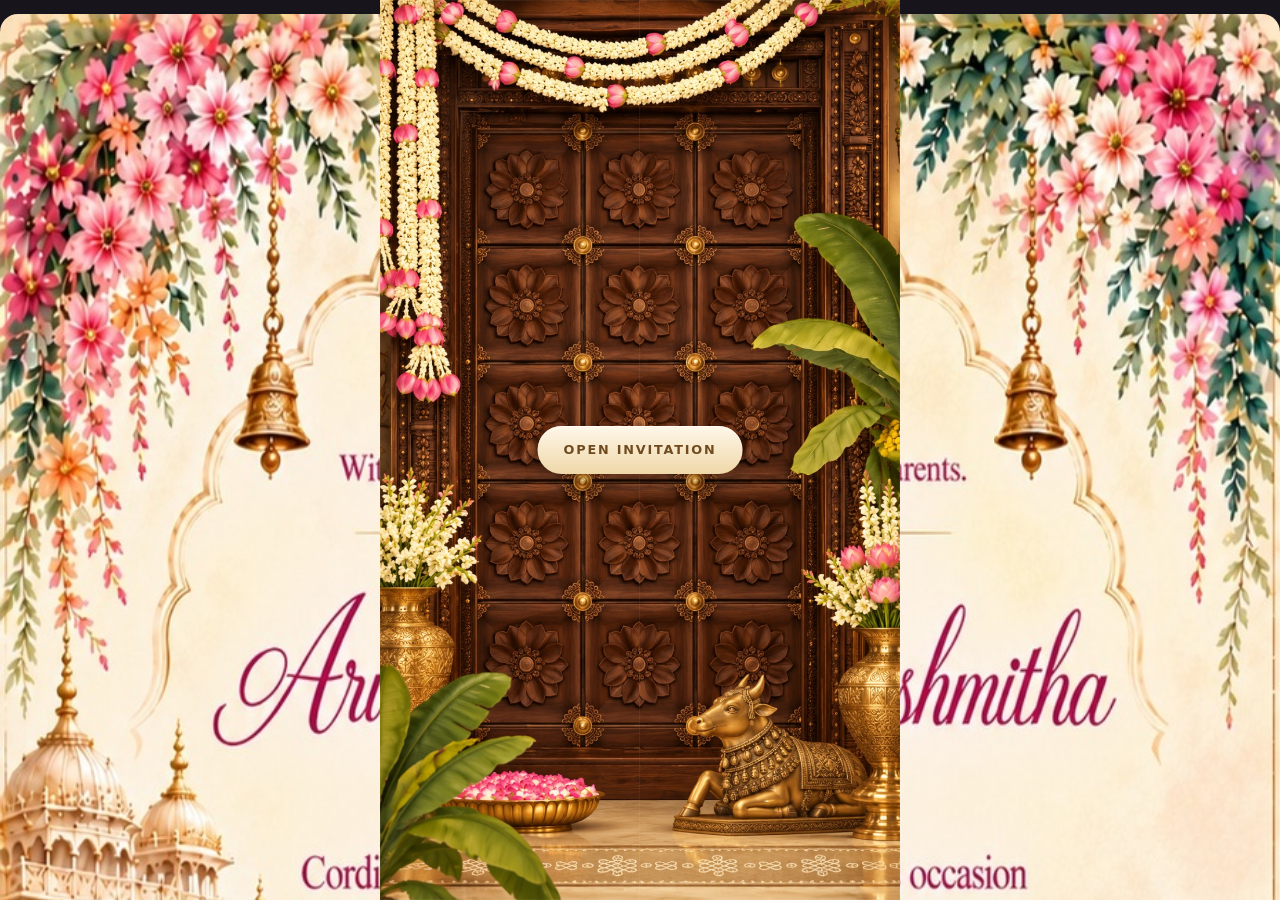
==== commit 04210768: "Add files via upload" ====
--- a/wedding_invitation_vercel/index.html
+++ b/wedding_invitation_vercel/index.html
@@ -5,7 +5,7 @@
   <meta name="viewport" content="width=device-width, initial-scale=1.0, viewport-fit=cover" />
   <meta name="theme-color" content="#120f16" />
   <title>Wedding Invitation</title>
-  <link rel="stylesheet" href="style.css" />
+  <link rel="stylesheet" href="style.css?v=53" />
 </head>
 <body>
   <div class="door-overlay" id="doorOverlay" aria-label="Open invitation">
@@ -69,6 +69,6 @@
     </section>
   </main>
 
-  <script src="script.js"></script>
+  <script src="script.js?v=53"></script>
 </body>
 </html>
--- a/wedding_invitation_vercel/style.css
+++ b/wedding_invitation_vercel/style.css
@@ -1775,3 +1775,120 @@
     transform:translate(-50%, -50%) !important;
   }
 }
+
+
+/* v50: exact same displayed size, no unused space, no crop */
+:root{--invite-width:min(520px, calc(100vw - 16px));}
+.scene{
+  width:var(--invite-width) !important;
+  aspect-ratio:9 / 16 !important;
+  min-height:0 !important;
+  height:auto !important;
+  margin:0 auto 18px !important;
+  overflow:hidden !important;
+  background:transparent !important;
+}
+.scene > img.bg,
+.scene > img.bg.contain-top,
+#main-scene > img.bg,
+#haldi > img.bg,
+#sangeeth > img.bg,
+#reception > img.bg,
+#wedding > img.bg,
+#dining > img.bg{
+  position:absolute !important;
+  inset:0 !important;
+  display:block !important;
+  width:100% !important;
+  height:100% !important;
+  max-width:none !important;
+  max-height:none !important;
+  object-fit:fill !important;
+  object-position:center center !important;
+  background:transparent !important;
+}
+@media(max-width:480px){
+  .scene{width:calc(100vw - 12px) !important;margin-bottom:14px !important;}
+}
+
+
+/* v52: robust mobile start fix */
+.story.story-locked{
+  visibility:hidden !important;
+  height:0 !important;
+  overflow:hidden !important;
+  padding:0 !important;
+  margin:0 !important;
+}
+.story.story-ready{
+  visibility:visible !important;
+  height:auto !important;
+  overflow:visible !important;
+}
+html.invite-locked,
+body.invite-locked{
+  overflow:hidden !important;
+  height:100% !important;
+  overscroll-behavior:none !important;
+}
+
+
+/* v53 - Mobile-safe invitation scroller.
+   Unlike previous attempts, the document itself never scrolls. The entire
+   story lives inside its own scroll container, so browser scroll restoration
+   cannot land the user on the final Beegaru Oota section. */
+html,body{
+  width:100% !important;
+  height:100% !important;
+  min-height:100% !important;
+  margin:0 !important;
+  overflow:hidden !important;
+  overscroll-behavior:none !important;
+}
+#story.story{
+  position:fixed !important;
+  inset:0 !important;
+  z-index:1 !important;
+  display:block !important;
+  visibility:visible !important;
+  width:100% !important;
+  max-width:none !important;
+  height:100% !important;
+  height:100dvh !important;
+  min-height:0 !important;
+  max-height:none !important;
+  padding:14px 0 22px !important;
+  margin:0 !important;
+  box-shadow:none !important;
+  overflow-x:hidden !important;
+  overflow-y:hidden !important;
+  scroll-snap-type:none !important;
+  overscroll-behavior-y:contain !important;
+  -webkit-overflow-scrolling:touch;
+  touch-action:pan-y;
+}
+#story.invitation-open{
+  overflow-y:auto !important;
+}
+/* Do not allow old visibility/height-collapse logic to hide the invitation. */
+#story.story-locked,#story.story-ready{
+  visibility:visible !important;
+  height:100dvh !important;
+  overflow-y:hidden !important;
+}
+#story.story-ready.invitation-open,
+#story.story-locked.invitation-open{
+  overflow-y:auto !important;
+}
+/* Retain the correct mobile-size event art while removing forced page height. */
+#story .scene{
+  display:block !important;
+  min-height:0 !important;
+  scroll-snap-align:none !important;
+}
+/* The door remains above the scroller; the same opening design is preserved. */
+#doorOverlay{z-index:50 !important;}
+#scrollTip{pointer-events:none;}
+@media(max-width:700px){
+  #story.story{padding-top:8px !important;}
+}
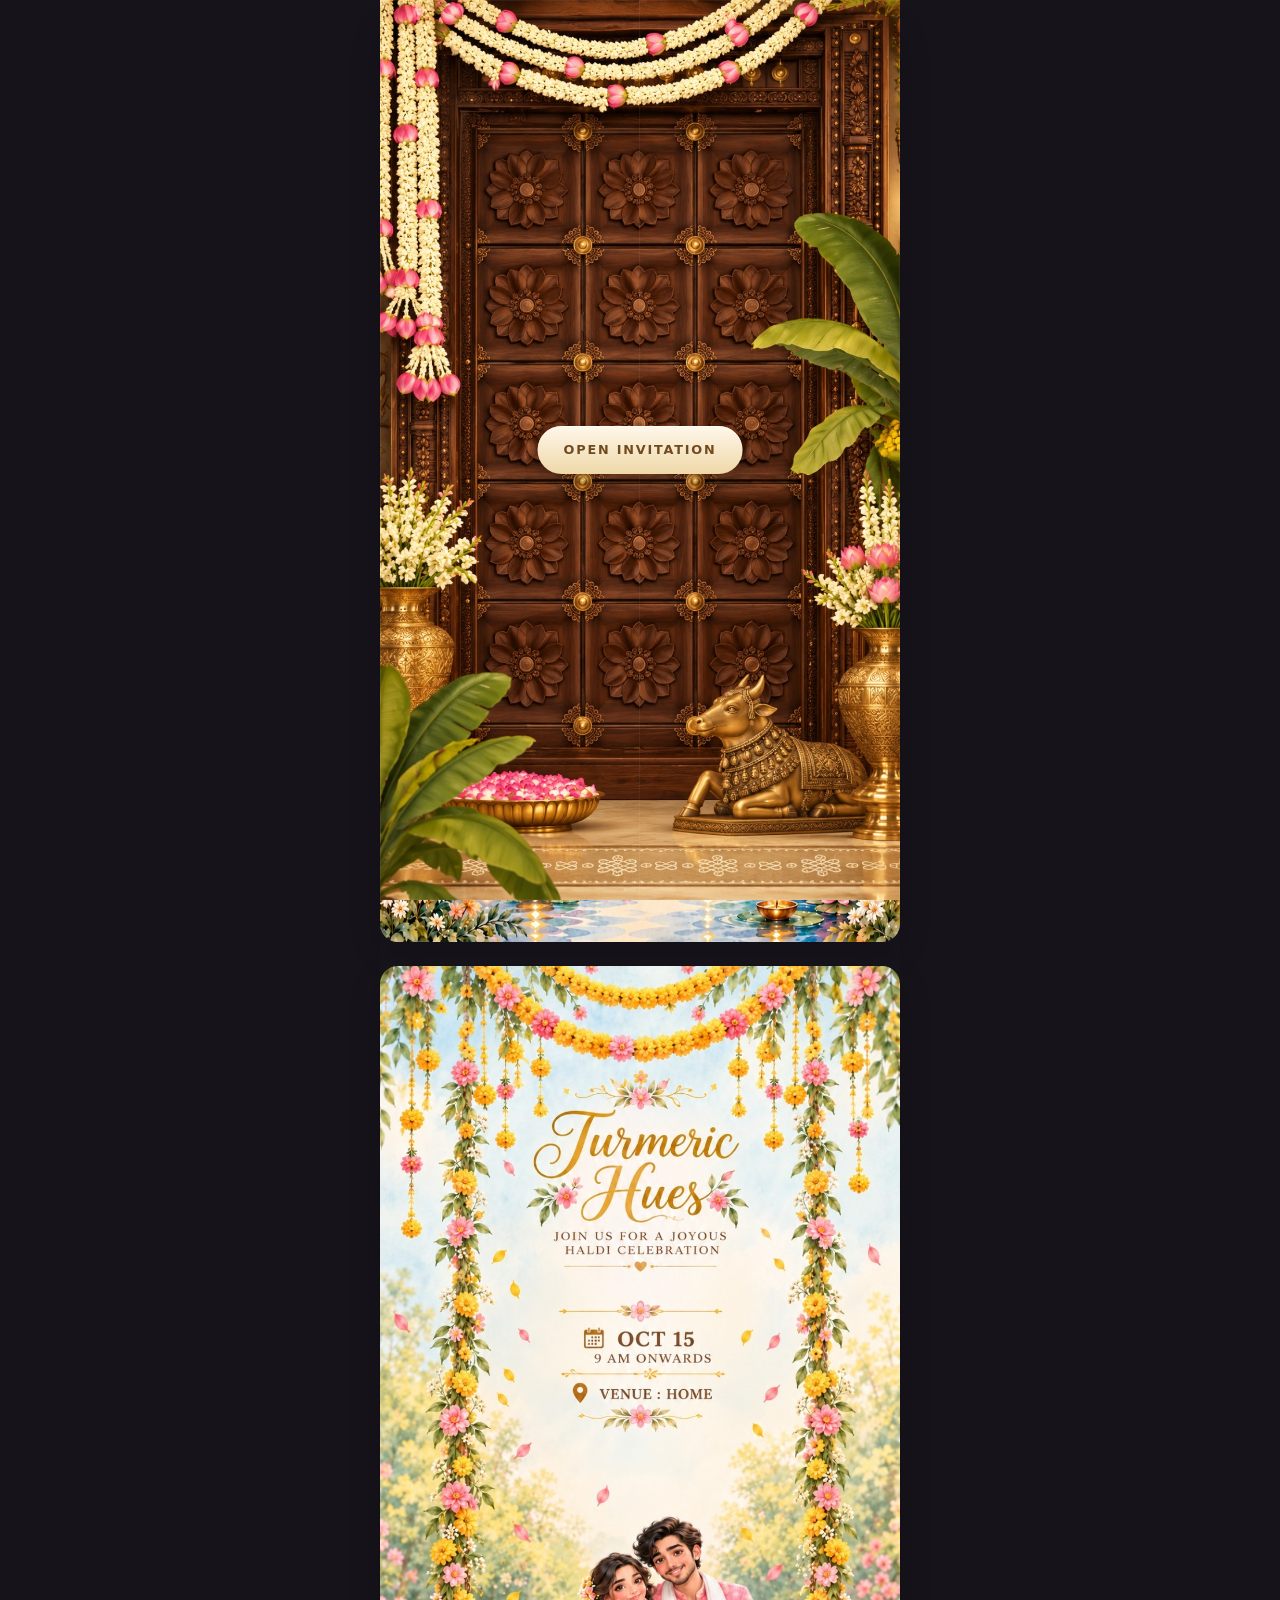
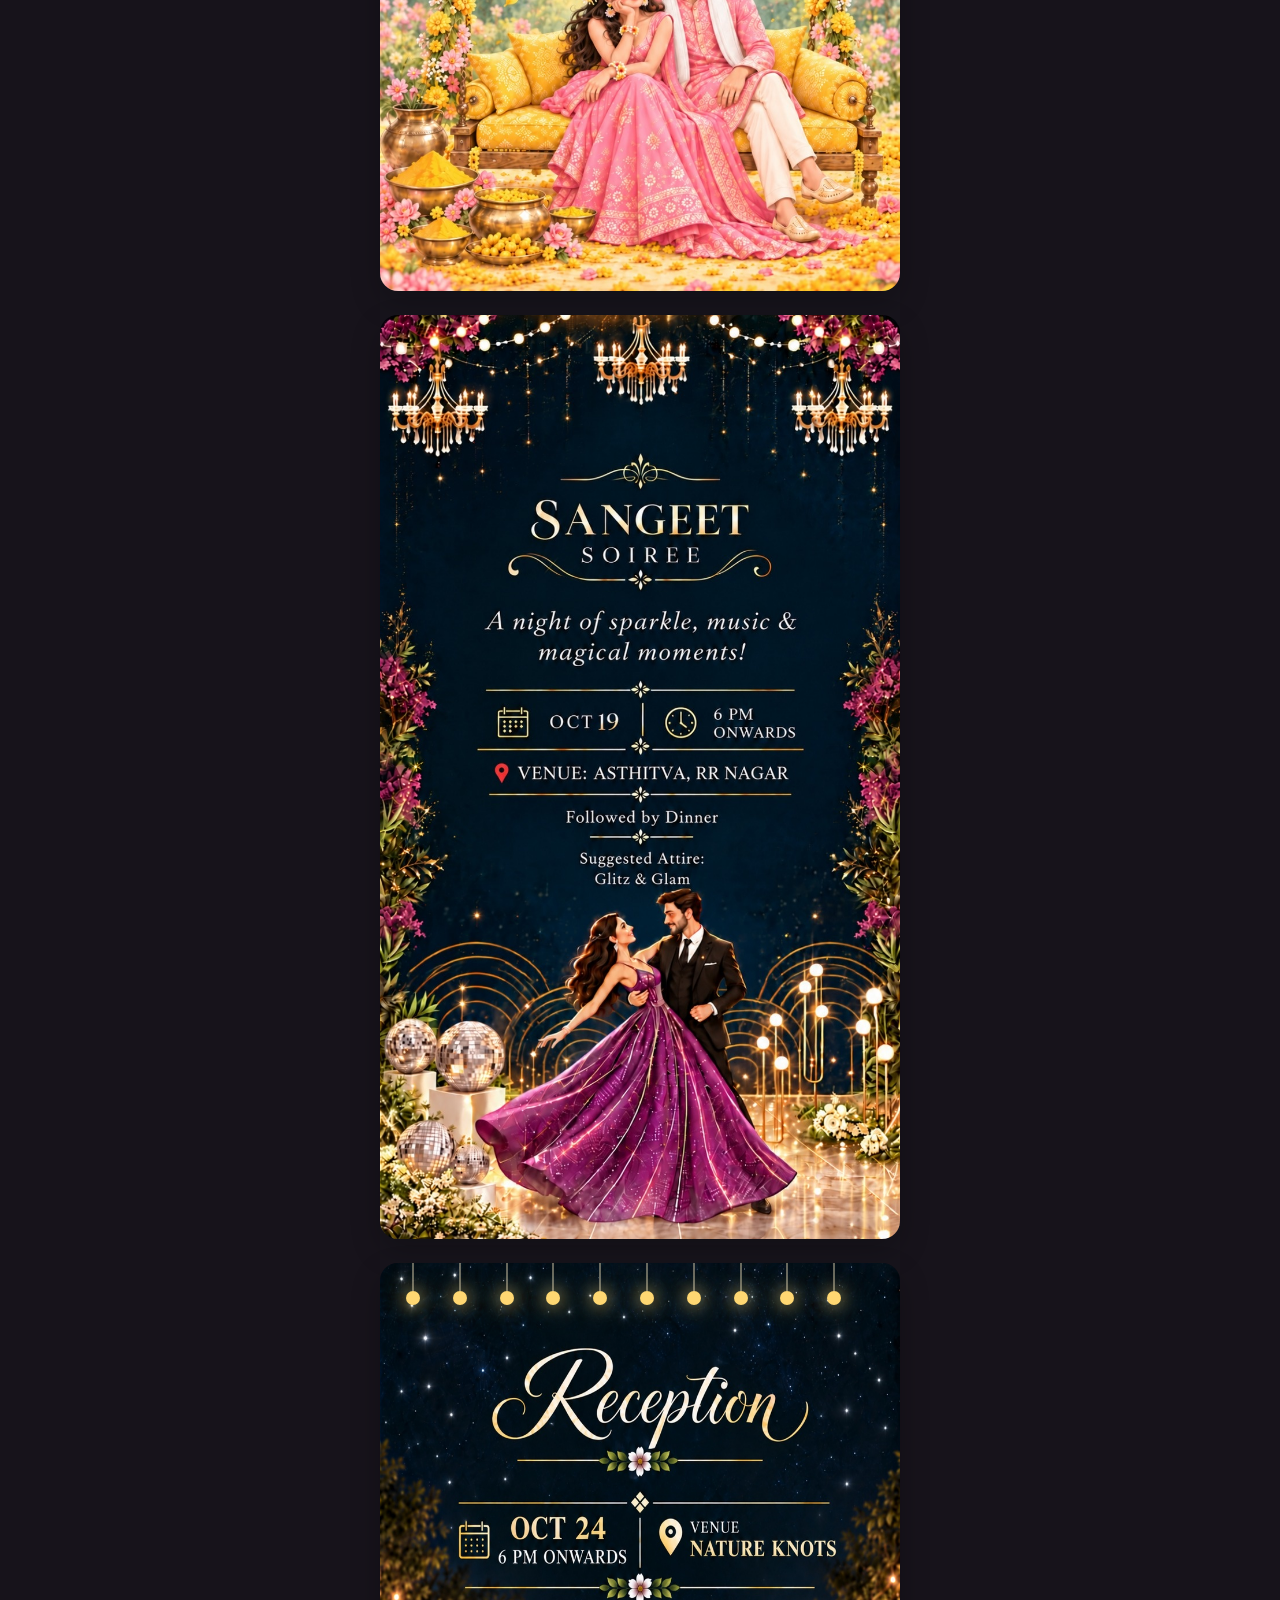
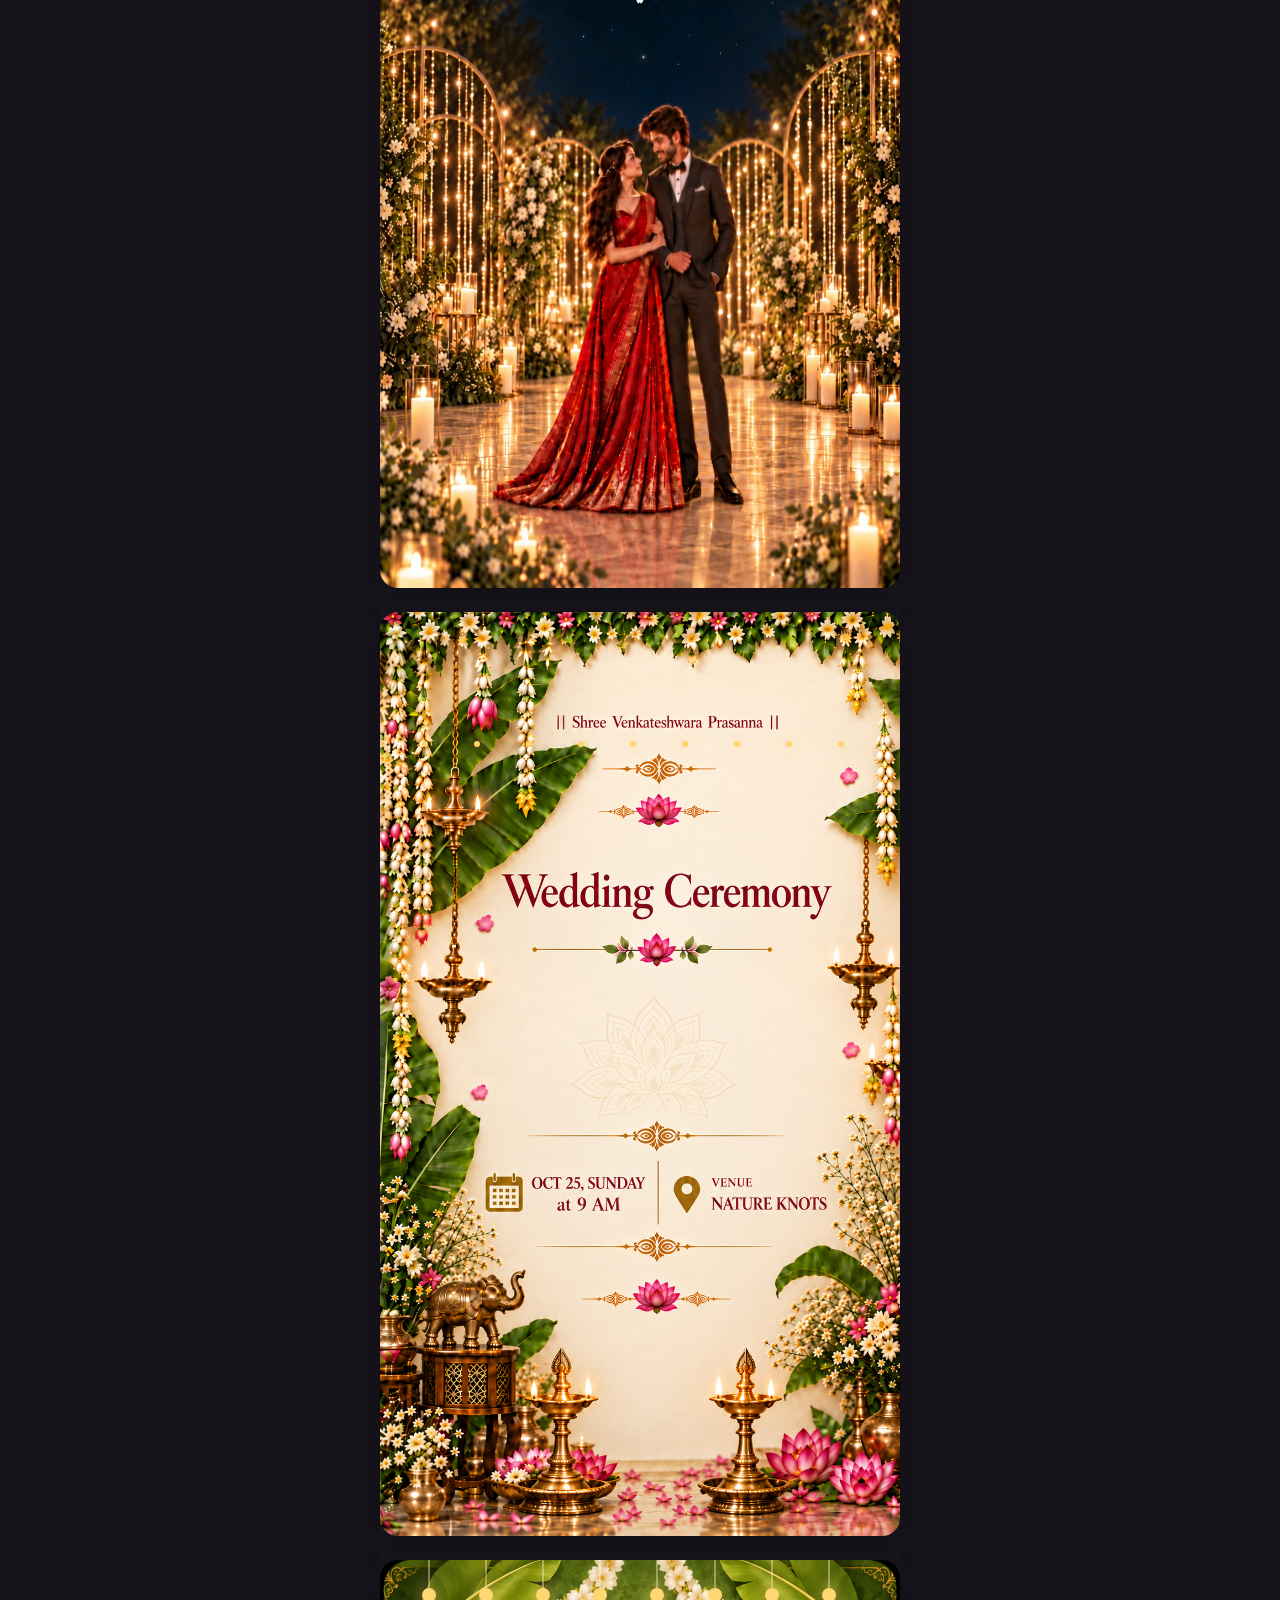
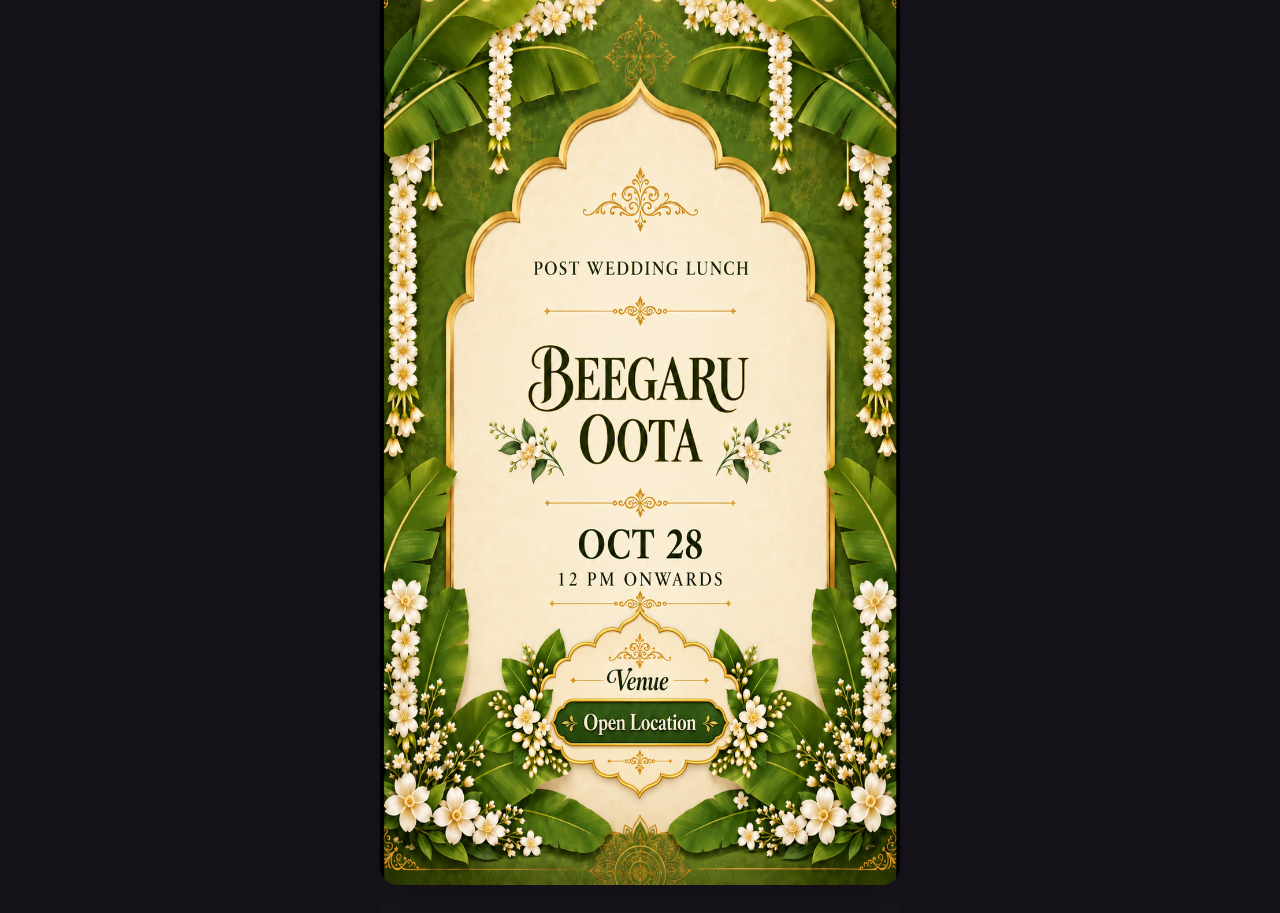
==== commit b8a26670: "Add files via upload" ====
--- a/wedding_invitation_vercel/index.html
+++ b/wedding_invitation_vercel/index.html
@@ -5,7 +5,7 @@
   <meta name="viewport" content="width=device-width, initial-scale=1.0, viewport-fit=cover" />
   <meta name="theme-color" content="#120f16" />
   <title>Wedding Invitation</title>
-  <link rel="stylesheet" href="style.css?v=53" />
+  <link rel="stylesheet" href="style.css" />
 </head>
 <body>
   <div class="door-overlay" id="doorOverlay" aria-label="Open invitation">
@@ -69,6 +69,6 @@
     </section>
   </main>
 
-  <script src="script.js?v=53"></script>
+  <script src="script.js"></script>
 </body>
 </html>
--- a/wedding_invitation_vercel/style.css
+++ b/wedding_invitation_vercel/style.css
@@ -1775,120 +1775,3 @@
     transform:translate(-50%, -50%) !important;
   }
 }
-
-
-/* v50: exact same displayed size, no unused space, no crop */
-:root{--invite-width:min(520px, calc(100vw - 16px));}
-.scene{
-  width:var(--invite-width) !important;
-  aspect-ratio:9 / 16 !important;
-  min-height:0 !important;
-  height:auto !important;
-  margin:0 auto 18px !important;
-  overflow:hidden !important;
-  background:transparent !important;
-}
-.scene > img.bg,
-.scene > img.bg.contain-top,
-#main-scene > img.bg,
-#haldi > img.bg,
-#sangeeth > img.bg,
-#reception > img.bg,
-#wedding > img.bg,
-#dining > img.bg{
-  position:absolute !important;
-  inset:0 !important;
-  display:block !important;
-  width:100% !important;
-  height:100% !important;
-  max-width:none !important;
-  max-height:none !important;
-  object-fit:fill !important;
-  object-position:center center !important;
-  background:transparent !important;
-}
-@media(max-width:480px){
-  .scene{width:calc(100vw - 12px) !important;margin-bottom:14px !important;}
-}
-
-
-/* v52: robust mobile start fix */
-.story.story-locked{
-  visibility:hidden !important;
-  height:0 !important;
-  overflow:hidden !important;
-  padding:0 !important;
-  margin:0 !important;
-}
-.story.story-ready{
-  visibility:visible !important;
-  height:auto !important;
-  overflow:visible !important;
-}
-html.invite-locked,
-body.invite-locked{
-  overflow:hidden !important;
-  height:100% !important;
-  overscroll-behavior:none !important;
-}
-
-
-/* v53 - Mobile-safe invitation scroller.
-   Unlike previous attempts, the document itself never scrolls. The entire
-   story lives inside its own scroll container, so browser scroll restoration
-   cannot land the user on the final Beegaru Oota section. */
-html,body{
-  width:100% !important;
-  height:100% !important;
-  min-height:100% !important;
-  margin:0 !important;
-  overflow:hidden !important;
-  overscroll-behavior:none !important;
-}
-#story.story{
-  position:fixed !important;
-  inset:0 !important;
-  z-index:1 !important;
-  display:block !important;
-  visibility:visible !important;
-  width:100% !important;
-  max-width:none !important;
-  height:100% !important;
-  height:100dvh !important;
-  min-height:0 !important;
-  max-height:none !important;
-  padding:14px 0 22px !important;
-  margin:0 !important;
-  box-shadow:none !important;
-  overflow-x:hidden !important;
-  overflow-y:hidden !important;
-  scroll-snap-type:none !important;
-  overscroll-behavior-y:contain !important;
-  -webkit-overflow-scrolling:touch;
-  touch-action:pan-y;
-}
-#story.invitation-open{
-  overflow-y:auto !important;
-}
-/* Do not allow old visibility/height-collapse logic to hide the invitation. */
-#story.story-locked,#story.story-ready{
-  visibility:visible !important;
-  height:100dvh !important;
-  overflow-y:hidden !important;
-}
-#story.story-ready.invitation-open,
-#story.story-locked.invitation-open{
-  overflow-y:auto !important;
-}
-/* Retain the correct mobile-size event art while removing forced page height. */
-#story .scene{
-  display:block !important;
-  min-height:0 !important;
-  scroll-snap-align:none !important;
-}
-/* The door remains above the scroller; the same opening design is preserved. */
-#doorOverlay{z-index:50 !important;}
-#scrollTip{pointer-events:none;}
-@media(max-width:700px){
-  #story.story{padding-top:8px !important;}
-}
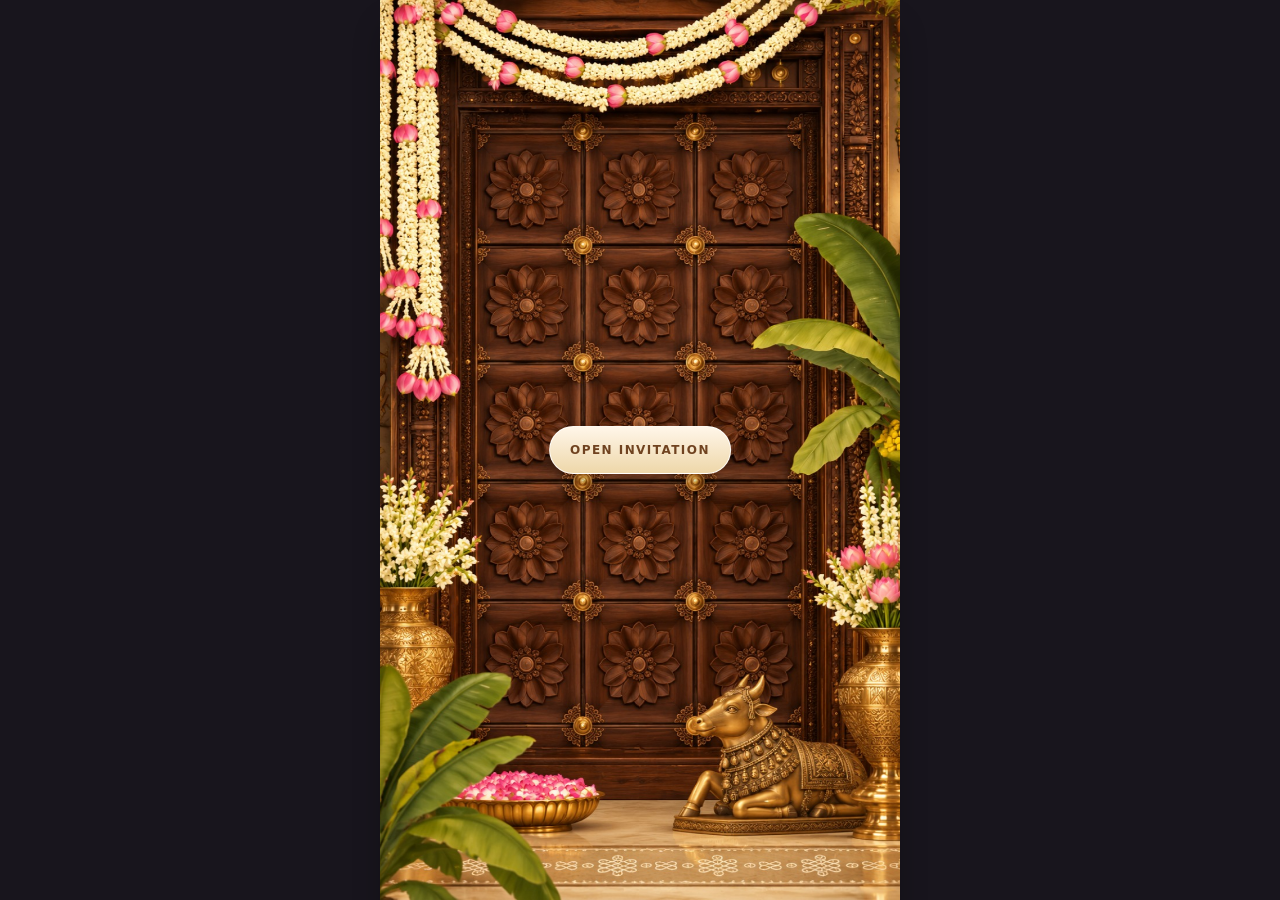
==== commit a8fe9f57: "Add files via upload" ====
--- a/wedding_invitation_vercel/index.html
+++ b/wedding_invitation_vercel/index.html
@@ -5,7 +5,7 @@
   <meta name="viewport" content="width=device-width, initial-scale=1.0, viewport-fit=cover" />
   <meta name="theme-color" content="#120f16" />
   <title>Wedding Invitation</title>
-  <link rel="stylesheet" href="style.css" />
+  <link rel="stylesheet" href="style.css?v=54-verified" />
 </head>
 <body>
   <div class="door-overlay" id="doorOverlay" aria-label="Open invitation">
@@ -69,6 +69,6 @@
     </section>
   </main>
 
-  <script src="script.js"></script>
+  <script src="script.js?v=54-verified"></script>
 </body>
 </html>
--- a/wedding_invitation_vercel/style.css
+++ b/wedding_invitation_vercel/style.css
@@ -1,1777 +1,157 @@
-*{box-sizing:border-box}html{scroll-behavior:smooth}body{margin:0;background:#0f0d12;overflow-x:hidden}.story{position:relative;z-index:1;scroll-snap-type:y proximity}.scene{position:relative;min-height:100svh;overflow:hidden;scroll-snap-align:start}.bg{position:absolute;inset:0;width:100%;height:100%;object-fit:cover}.contain-top{object-position:center top}.door-overlay{position:fixed;inset:0;z-index:50;overflow:hidden;perspective:1500px;background:#0f0d12;cursor:pointer}.door-bg{position:absolute;inset:0;background:url('assets/door.jpg') center/cover no-repeat}.door-panel{position:absolute;top:0;bottom:0;width:50.2%;background-image:url('assets/door.jpg');background-size:200% 100%;background-repeat:no-repeat;box-shadow:0 0 0 1px rgba(255,255,255,.05) inset}.door-panel.left{left:0;background-position:left center;transform-origin:left center}.door-panel.right{right:0;background-position:right center;transform-origin:right center}.door-overlay.open .door-panel.left{transform:translateX(-105%) rotateY(68deg);transition:transform 1.3s ease}.door-overlay.open .door-panel.right{transform:translateX(105%) rotateY(-68deg);transition:transform 1.3s ease}.door-overlay.hide{opacity:0;visibility:hidden;transition:opacity .55s ease,visibility .55s ease}.scroll-tip{position:fixed;right:10px;bottom:max(10px,env(safe-area-inset-bottom));z-index:10;padding:8px 12px;border-radius:999px;background:rgba(0,0,0,.20);backdrop-filter:blur(6px);font:600 .66rem/1 sans-serif;letter-spacing:.1em;text-transform:uppercase;color:#fff;opacity:.75}.petals,.fairy-lights,.sparkles,.garland-sparkle,.dining-lights{position:absolute;inset:0;z-index:2;pointer-events:none}.petals span{position:absolute;top:-10%;left:calc(var(--x) * 1%);width:14px;height:20px;border-radius:14px 0 14px 0;background:linear-gradient(180deg,#ffd761,#f7b100);opacity:.55;animation:petalfall var(--d) linear infinite;animation-delay:var(--delay)}@keyframes petalfall{0%{transform:translate3d(0,0,0) rotate(0)}100%{transform:translate3d(20px,115svh,0) rotate(360deg)}}.fairy-lights span,.dining-lights span{position:absolute;top:3%;width:14px;height:14px;border-radius:50%;background:#ffd772;box-shadow:0 0 18px rgba(255,215,114,.85),0 0 34px rgba(255,215,114,.45);animation:blink 1.8s ease-in-out infinite}.fairy-lights span::after,.dining-lights span::after{content:'';position:absolute;left:50%;top:-40px;width:2px;height:40px;background:rgba(255,240,200,.4);transform:translateX(-50%)}@keyframes blink{0%,100%{opacity:.42;transform:scale(.92)}50%{opacity:1;transform:scale(1.08)}}.sparkles span,.garland-sparkle span{position:absolute;left:calc(var(--sx,50) * 1%);top:calc(var(--sy,30) * 1%);width:7px;height:7px;border-radius:50%;background:rgba(255,255,255,.9);box-shadow:0 0 14px rgba(255,255,255,.9);animation:twinkle 2.6s ease-in-out infinite}.garland-sparkle span{top:14%;width:6px;height:6px;background:#ffd26a;box-shadow:0 0 12px rgba(255,210,106,.8)}@keyframes twinkle{0%,100%{opacity:.2;transform:scale(.7)}50%{opacity:1;transform:scale(1.35)}}.map-hotspot{position:absolute;inset:0;z-index:3;text-indent:-9999px;background:transparent}@media(min-width:700px){body{display:grid;place-items:center;background:#18151d}.story{width:min(520px,100vw);box-shadow:0 18px 54px rgba(0,0,0,.24)}.door-overlay{left:50%;width:min(520px,100vw);transform:translateX(-50%)}.scroll-tip{right:max(calc(50vw - 250px),10px)}}@media(prefers-reduced-motion:reduce){*{scroll-behavior:auto!important;animation:none!important;transition:none!important}}
-/* v6 fix: door opens directly onto the main invitation page */
-.door-overlay{
-  background: transparent !important;
+/* Wedding Invitation — V54 clean layout (no legacy cascading overrides). */
+*{box-sizing:border-box}
+:root{--card-width:520px;--gap:18px;--bg:#18151d}
+html,body{margin:0;width:100%;height:100%;overflow:hidden;background:var(--bg);-webkit-text-size-adjust:100%}
+body{font-family:Georgia,"Times New Roman",serif}
+button,a{-webkit-tap-highlight-color:transparent}
+
+/* The invitation is one real scrollable list. Six fixed-ratio cards never collapse.
+   The document itself cannot restore a previous position on mobile. */
+#story{
+  position:fixed;inset:0;z-index:1;display:block;
+  width:100%;height:100vh;height:100dvh;
+  margin:0;padding:12px 0 24px;
+  overflow-x:hidden;overflow-y:hidden;
+  background:var(--bg);
+  overscroll-behavior-y:contain;
+  -webkit-overflow-scrolling:touch;
+  touch-action:pan-y;
 }
-.door-frame{
-  display:none !important;
+#story.is-open{overflow-y:auto}
+#story>.scene{
+  display:block !important;position:relative !important;
+  width:min(var(--card-width),calc(100vw - 12px)) !important;
+  height:auto !important;min-height:0 !important;
+  aspect-ratio:9/16 !important;
+  margin:0 auto var(--gap) !important;
+  padding:0 !important;
+  border-radius:16px;
+  overflow:hidden !important;isolation:isolate;
+  background:#f6eee4;
+  box-shadow:0 9px 28px rgba(0,0,0,.22);
+}
+#story>.scene:last-child{margin-bottom:0 !important}
+#story>.scene>img.bg{
+  display:block !important;position:absolute !important;
+  inset:0 !important;width:100% !important;height:100% !important;
+  object-fit:fill !important;object-position:center !important;
+  border:0;border-radius:inherit !important;max-height:none !important;
+  filter:none !important;opacity:1 !important;
+  z-index:1;pointer-events:none;
+}
+/* No decorative gold borders or duplicated image/blur layers */
+#story>.scene:before,#story>.scene:after{display:none !important;content:none !important}
+
+/* The invisible link covers ONLY the printed location on the artwork. */
+.venue-hotspot{
+  display:block;position:absolute;z-index:12;
+  background:transparent;border:0;text-decoration:none;cursor:pointer;
+}
+.venue-hotspot:focus-visible{outline:2px solid #f5cf6e;border-radius:6px}
+.haldi-venue{left:34%;top:44.2%;width:36%;height:5.8%}
+.sangeeth-venue{left:18%;top:48%;width:64%;height:5.2%}
+.reception-venue{left:52%;top:25.2%;width:39%;height:8.5%}
+.wedding-venue{left:54%;top:54%;width:34%;height:10%}
+.beegaru-venue-hotspot{left:34%;top:78%;width:32%;height:7.5%}
+
+/* Fall and sparkle effects are aligned to each card's aspect ratio. */
+.petals,.fairy-lights,.music-notes,.sparkles,.garland-sparkle,.wedding-flowers,.dining-lights{
+  position:absolute;inset:0;z-index:3;pointer-events:none;overflow:hidden;
+}
+.haldi-petals span,.wedding-flowers span{
+  position:absolute;top:-7%;left:calc(var(--x)*1%);
+  width:13px;height:20px;transform:rotate(var(--r,0deg)) scale(var(--s,1));
+  border-radius:78% 8% 76% 10%;opacity:0;
+  animation:petalDrift var(--d,6s) linear infinite;
+  animation-delay:var(--delay,0s);
+}
+.haldi-petals span{background:linear-gradient(135deg,#fff3a2,#ffd347 56%,#edaa00)}
+.wedding-flowers span.white{background:linear-gradient(135deg,#fffef5,#fff1c5)}
+.wedding-flowers span.yellow{background:linear-gradient(135deg,#fff2aa,#f6ba2c)}
+@keyframes petalDrift{
+  0%{opacity:0;transform:translate3d(0,0,0) rotate(0deg) scale(var(--s,1))}
+  8%{opacity:.72}
+  100%{opacity:0;transform:translate3d(30px,1150px,0) rotate(390deg) scale(var(--s,1))}
+}
+.music-notes span{
+  position:absolute;color:rgba(255,232,177,.92);
+  font:24px Georgia,serif;text-shadow:0 0 8px rgba(245,192,108,.5);
+  animation:floatNote 3.9s ease-in-out infinite;
+}
+@keyframes floatNote{0%,100%{opacity:0;transform:translateY(18px)}30%{opacity:.88}72%{opacity:.7}95%{transform:translateY(-60px)}}
+/* Sangeeth no bulbs; Reception only */
+#sangeeth .fairy-lights{display:none}
+.reception-fairy-lights span,.dining-lights span{
+  position:absolute;top:3%;width:12px;height:12px;
+  border-radius:50%;background:#ffe6a5;
+  box-shadow:0 0 14px #ffdf87,0 0 28px rgba(255,189,70,.55);
+  animation:bulbBlink 1.8s ease-in-out infinite;
+}
+.reception-fairy-lights span:after,.dining-lights span:after{
+  content:"";position:absolute;left:50%;bottom:100%;height:22px;width:1px;background:rgba(255,227,167,.3)
+}
+@keyframes bulbBlink{0%,100%{opacity:.45;transform:scale(.88)}50%{opacity:1;transform:scale(1.1)}}
+.garland-sparkle span{
+  position:absolute;top:11%;height:6px;width:6px;background:#f9db84;border-radius:50%;
+  box-shadow:0 0 10px #f5df8e;animation:bulbBlink 2.5s ease-in-out infinite;
 }
 
-
-/* Flower drop animation during door opening */
-.door-overlay{isolation:isolate;}
-.door-flowers{
-  position:absolute;
-  inset:0;
-  z-index:2;
-  pointer-events:none;
-  opacity:0;
+/* Door is the original open-from-middle experience, with one center button. */
+#doorOverlay{
+  position:fixed;inset:0;z-index:50;display:block;
+  width:min(var(--card-width),100vw);height:100vh;height:100dvh;
+  margin:0 auto;left:0;right:0;
+  overflow:hidden;perspective:1400px;background:var(--bg);cursor:pointer;
+  touch-action:none;
 }
-.door-overlay.open .door-flowers{opacity:1;}
+.door-panel{
+  position:absolute;top:0;bottom:0;
+  width:50.1%;height:100%;background-image:url('assets/door.jpg');
+  background-repeat:no-repeat;background-size:200% 100%;
+  will-change:transform;transition:transform 1.35s cubic-bezier(.24,.75,.29,1);
+  backface-visibility:hidden;
+}
+.door-panel.left{left:0;background-position:left center;transform-origin:left center}
+.door-panel.right{right:0;background-position:right center;transform-origin:right center}
+#doorOverlay.open .door-panel.left{transform:translateX(-105%) rotateY(62deg)}
+#doorOverlay.open .door-panel.right{transform:translateX(105%) rotateY(-62deg)}
+#doorOverlay.hide{opacity:0;visibility:hidden;pointer-events:none;transition:opacity .35s ease,visibility .35s ease}
+.open-invite-btn{
+  position:absolute;top:50%;left:50%;transform:translate(-50%,-50%);
+  z-index:9;min-height:48px;min-width:162px;padding:12px 20px;
+  border:1px solid rgba(255,255,255,.85);border-radius:999px;
+  background:linear-gradient(#fff6e9,#eed7a9);color:#704320;
+  box-shadow:0 8px 24px rgba(0,0,0,.28);
+  text-transform:uppercase;letter-spacing:.12em;
+  font:700 12px system-ui,-apple-system,sans-serif;cursor:pointer;
+}
+#doorOverlay.open .open-invite-btn{opacity:0;transition:opacity .25s}
+.door-flowers{position:absolute;inset:0;z-index:6;pointer-events:none;opacity:0}
+#doorOverlay.open .door-flowers{opacity:1}
 .door-flowers span{
-  position:absolute;
-  top:-12%;
-  left:calc(var(--x) * 1%);
-  width:16px;
-  height:22px;
-  border-radius:16px 2px 16px 2px;
-  background:linear-gradient(180deg,#ffd6df 0%, #ff9fbc 58%, #f6d46c 100%);
-  box-shadow:0 2px 8px rgba(255,182,193,.35);
-  transform:rotate(12deg);
-  opacity:0;
+  position:absolute;left:calc(var(--x)*1%);top:-9%;width:12px;height:18px;
+  background:linear-gradient(145deg,#ffe0e7,#f99abb 53%,#cb4b73);
+  border-radius:78% 8% 76% 10%;opacity:0;
+  animation:none;
 }
-.door-overlay.open .door-flowers span{
-  animation:doorFlowerFall var(--d) linear forwards;
-  animation-delay:var(--delay);
+#doorOverlay.open .door-flowers span{animation:roseFall var(--d,4s) linear forwards;animation-delay:var(--delay,0s)}
+@keyframes roseFall{
+  0%{transform:translateY(0) rotate(0);opacity:0}
+  12%{opacity:.95}
+  100%{transform:translate(25px,105vh) rotate(450deg);opacity:.15}
 }
-@keyframes doorFlowerFall{
-  0%{transform:translate3d(0,0,0) rotate(0deg) scale(.9);opacity:0;}
-  8%{opacity:.95;}
-  100%{transform:translate3d(24px,118svh,0) rotate(420deg) scale(1.05);opacity:.1;}
+/* Swipe hint only after opening; no overlay interception */
+#scrollTip{
+  position:fixed;z-index:15;left:50%;bottom:max(8px,env(safe-area-inset-bottom));
+  transform:translateX(-50%);pointer-events:none;
+  background:rgba(0,0,0,.25);color:#fff;border-radius:100px;
+  padding:7px 13px;white-space:nowrap;
+  font:600 10px system-ui,sans-serif;letter-spacing:.15em;text-transform:uppercase;
+  opacity:0;transition:opacity .4s;
 }
-
-
-/* v11 animations: stronger event-specific effects */
-.haldi-petals span{
-  width:16px;
-  height:22px;
-  border-radius:16px 2px 16px 2px;
-  background:linear-gradient(180deg,#ffe889 0%, #ffd248 55%, #e6a400 100%);
-  box-shadow:0 2px 8px rgba(255,210,72,.38);
-  transform:rotate(var(--r,0deg)) scale(var(--s,1));
-  opacity:0.75;
+@media(min-width:650px){
+  #story>.scene{border-radius:20px}
 }
-.music-notes{
-  position:absolute;
-  inset:0;
-  z-index:2;
-  pointer-events:none;
+@media(prefers-reduced-motion:reduce){
+  *,*:before,*:after{animation:none !important;transition-duration:.01ms !important}
 }
-.music-notes span{
-  position:absolute;
-  font-size:clamp(18px,3.8vw,30px);
-  color:rgba(255,236,176,.95);
-  text-shadow:0 0 10px rgba(255,225,130,.55), 0 0 20px rgba(255,225,130,.35);
-  opacity:0;
-  animation:musicFloat 4s ease-in-out infinite;
-}
-@keyframes musicFloat{
-  0%{transform:translate3d(0,20px,0) scale(.8) rotate(-8deg);opacity:0;}
-  18%{opacity:.9;}
-  50%{transform:translate3d(10px,-18px,0) scale(1.05) rotate(5deg);opacity:1;}
-  100%{transform:translate3d(-6px,-54px,0) scale(1.15) rotate(-6deg);opacity:0;}
-}
-.wedding-flowers{
-  position:absolute;
-  inset:0;
-  z-index:2;
-  pointer-events:none;
-}
-.wedding-flowers span{
-  position:absolute;
-  top:-12%;
-  left:calc(var(--x) * 1%);
-  width:16px;
-  height:22px;
-  border-radius:16px 2px 16px 2px;
-  transform:rotate(var(--r,0deg)) scale(var(--s,1));
-  opacity:.0;
-  animation:weddingFlowerFall var(--d) linear infinite;
-  animation-delay:var(--delay);
-  box-shadow:0 2px 8px rgba(255,240,170,.28);
-}
-.wedding-flowers span.white{background:linear-gradient(180deg,#fffef8 0%, #fff7d8 56%, #f0e6b0 100%);}
-.wedding-flowers span.yellow{background:linear-gradient(180deg,#fff0a6 0%, #ffd95a 56%, #e9b21e 100%);}
-@keyframes weddingFlowerFall{
-  0%{transform:translate3d(0,0,0) rotate(0deg) scale(var(--s,1));opacity:0;}
-  10%{opacity:.95;}
-  100%{transform:translate3d(18px,116svh,0) rotate(360deg) scale(calc(var(--s,1) * 1.05));opacity:.08;}
-}
-.door-flowers span{
-  width:18px;
-  height:24px;
-  transform:rotate(var(--r,12deg)) scale(var(--s,1));
-}
-
-
-/* Elegant border added while keeping previous version unchanged */
-.scene::after{
-  content:"";
-  position:absolute;
-  inset:12px;
-  z-index:4;
-  pointer-events:none;
-  border:2px solid rgba(214,170,88,.88);
-  border-radius:18px;
-  box-shadow:
-    inset 0 0 0 5px rgba(255,248,225,.20),
-    inset 0 0 0 7px rgba(214,170,88,.20);
-}
-.scene::before{
-  content:"✦";
-  position:absolute;
-  z-index:5;
-  pointer-events:none;
-  left:50%;
-  top:17px;
-  transform:translateX(-50%);
-  color:rgba(214,170,88,.95);
-  font-size:18px;
-  text-shadow:0 0 8px rgba(255,234,177,.35);
-}
-.door-overlay::after{
-  content:"";
-  position:absolute;
-  inset:12px;
-  z-index:8;
-  pointer-events:none;
-  border:2px solid rgba(214,170,88,.88);
-  border-radius:18px;
-  box-shadow:inset 0 0 0 5px rgba(255,248,225,.18);
-}
-@media(max-width:480px){
-  .scene::after,.door-overlay::after{inset:8px;border-radius:14px;}
-  .scene::before{top:12px;font-size:15px;}
-}
-
-
-/* v15: stronger separation between each invitation page */
-body{
-  background:#1b171d !important;
-}
-.story{
-  width:100%;
-  padding:14px 0 22px;
-}
-.scene{
-  width:min(520px, calc(100vw - 18px));
-  margin:0 auto 18px;
-  min-height:100svh;
-  border-radius:24px;
-  overflow:hidden;
-  background:#120f16;
-  box-shadow:0 14px 36px rgba(0,0,0,.22);
-  isolation:isolate;
-}
-.scene:last-child{
-  margin-bottom:8px;
-}
-.scene::after{
-  inset:10px !important;
-  border:2px solid rgba(214,170,88,.92) !important;
-  border-radius:18px !important;
-  box-shadow:
-    inset 0 0 0 3px rgba(255,248,225,.12),
-    inset 0 0 0 6px rgba(214,170,88,.18),
-    0 0 0 1px rgba(255,255,255,.04);
-}
-.scene::before{
-  top:14px !important;
-}
-.bg{
-  border-radius:24px;
-}
-.door-overlay{
-  background:rgba(10,8,14,.35) !important;
-}
-.open-invite-btn{
-  position:absolute;
-  left:50%;
-  bottom:8%;
-  transform:translateX(-50%);
-  z-index:9;
-  border:0;
-  border-radius:999px;
-  padding:14px 26px;
-  min-height:48px;
-  background:linear-gradient(180deg, #fff7ea 0%, #efd8a8 100%);
-  color:#704b1f;
-  font:700 0.8rem/1 system-ui, -apple-system, BlinkMacSystemFont, "Segoe UI", sans-serif;
-  letter-spacing:.14em;
-  text-transform:uppercase;
-  box-shadow:0 10px 22px rgba(0,0,0,.28), inset 0 1px 0 rgba(255,255,255,.65);
-  cursor:pointer;
-}
-.open-invite-btn:active{
-  transform:translateX(-50%) scale(.98);
-}
-.door-overlay.open .open-invite-btn{
-  opacity:0;
-  transition:opacity .22s ease;
-}
-.door-overlay::after{
-  inset:10px !important;
-  border-radius:18px !important;
-}
-.scroll-tip{
-  bottom:max(14px, env(safe-area-inset-bottom));
-}
-@media(max-width:480px){
-  .scene{width:calc(100vw - 12px); margin-bottom:14px; border-radius:18px;}
-  .scene::after,.door-overlay::after{inset:7px !important; border-radius:13px !important;}
-  .open-invite-btn{bottom:7%; font-size:.74rem; padding:13px 22px;}
-}
-@media(min-width:700px){
-  body{display:block !important; background:#18151d !important;}
-  .story{width:100%; max-width:none; box-shadow:none !important;}
-  .scene{width:min(520px, 100vw - 18px);} 
-  .door-overlay{left:50%; width:min(520px, 100vw); transform:translateX(-50%);} 
-}
-
-
-/* v17: subtle diya flame flicker on the Wedding invitation */
-.diya-flickers{
-  position:absolute;
-  inset:0;
-  z-index:2;
-  pointer-events:none;
-}
-
-.diya-flame{
-  position:absolute;
-  width:12px;
-  height:22px;
-  border-radius:60% 60% 55% 55%;
-  transform-origin:50% 100%;
-  background:
-    radial-gradient(ellipse at 50% 72%, #fffbd4 0 20%, transparent 21%),
-    radial-gradient(ellipse at 50% 58%, #ffd95a 0 42%, transparent 43%),
-    linear-gradient(180deg, #fff6a6 0%, #ffb21e 62%, #ff6a00 100%);
-  filter:
-    drop-shadow(0 0 5px rgba(255,217,90,.95))
-    drop-shadow(0 0 11px rgba(255,145,20,.70))
-    drop-shadow(0 0 18px rgba(255,110,0,.38));
-  opacity:.88;
-  animation:diyaFlicker 1.15s ease-in-out infinite alternate;
-}
-
-/* Approximate positions matching the hanging diyas in the supplied Wedding artwork */
-.flame-1{left:13.4%; top:21.2%; animation-delay:0s;}
-.flame-2{left:13.8%; top:48.7%; animation-delay:.27s;}
-.flame-3{right:13.2%; top:21.5%; animation-delay:.48s;}
-.flame-4{right:13.6%; top:49.2%; animation-delay:.73s;}
-
-@keyframes diyaFlicker{
-  0%{
-    transform:rotate(-2deg) scale(.90,1.02);
-    opacity:.68;
-    filter:
-      drop-shadow(0 0 4px rgba(255,217,90,.75))
-      drop-shadow(0 0 8px rgba(255,145,20,.50));
-  }
-  24%{
-    transform:rotate(2deg) scale(1.02,.94);
-    opacity:1;
-  }
-  52%{
-    transform:rotate(-1deg) scale(.95,1.09);
-    opacity:.80;
-  }
-  76%{
-    transform:rotate(3deg) scale(1.06,.96);
-    opacity:.98;
-  }
-  100%{
-    transform:rotate(-3deg) scale(.92,1.05);
-    opacity:.74;
-    filter:
-      drop-shadow(0 0 6px rgba(255,217,90,.95))
-      drop-shadow(0 0 13px rgba(255,145,20,.72))
-      drop-shadow(0 0 20px rgba(255,110,0,.40));
-  }
-}
-
-@media(max-width:480px){
-  .diya-flame{
-    width:10px;
-    height:19px;
-  }
-}
-
-
-/* v18: full diya lamp overlay for wedding section */
-.diya-lamps{
-  position:absolute;
-  inset:0;
-  z-index:2;
-  pointer-events:none;
-}
-.diya-lamp{
-  position:absolute;
-  width:34px;
-  height:54px;
-  transform:translate(-50%, -50%);
-  filter: drop-shadow(0 2px 4px rgba(0,0,0,.18));
-}
-.lamp-1{left:14%; top:88%;}
-.lamp-2{left:31%; top:90%;}
-.lamp-3{left:69%; top:90%;}
-.lamp-4{left:86%; top:88%;}
-
-.diya-body,
-.diya-base,
-.diya-flame-core{
-  position:absolute;
-  display:block;
-}
-.diya-body{
-  left:50%;
-  bottom:7px;
-  width:28px;
-  height:14px;
-  transform:translateX(-50%);
-  border-radius:0 0 15px 15px / 0 0 12px 12px;
-  background:linear-gradient(180deg,#dba544 0%, #b96f19 65%, #8e4b0d 100%);
-  box-shadow: inset 0 2px 2px rgba(255,233,170,.45), inset 0 -2px 2px rgba(90,38,0,.35);
-}
-.diya-body::before{
-  content:"";
-  position:absolute;
-  left:50%;
-  top:-3px;
-  width:30px;
-  height:8px;
-  transform:translateX(-50%);
-  border-radius:50%;
-  background:linear-gradient(180deg,#f1c66b 0%, #b66c18 100%);
-  box-shadow: inset 0 1px 1px rgba(255,243,201,.45);
-}
-.diya-body::after{
-  content:"";
-  position:absolute;
-  right:-4px;
-  top:1px;
-  width:9px;
-  height:6px;
-  border-radius:0 80% 60% 0;
-  background:linear-gradient(180deg,#c88428 0%, #8c4d0b 100%);
-  transform:rotate(12deg);
-}
-.diya-base{
-  left:50%;
-  bottom:0;
-  width:16px;
-  height:7px;
-  transform:translateX(-50%);
-  border-radius:50%;
-  background:linear-gradient(180deg,#b87923 0%, #7e4309 100%);
-}
-.diya-flame-core{
-  left:50%;
-  bottom:17px;
-  width:12px;
-  height:22px;
-  transform:translateX(-50%);
-  border-radius:60% 60% 55% 55%;
-  transform-origin:50% 100%;
-  background:
-    radial-gradient(ellipse at 50% 72%, #fffbd4 0 20%, transparent 21%),
-    radial-gradient(ellipse at 50% 58%, #ffd95a 0 42%, transparent 43%),
-    linear-gradient(180deg, #fff6a6 0%, #ffb21e 62%, #ff6a00 100%);
-  filter:
-    drop-shadow(0 0 5px rgba(255,217,90,.95))
-    drop-shadow(0 0 11px rgba(255,145,20,.70))
-    drop-shadow(0 0 18px rgba(255,110,0,.38));
-  opacity:.9;
-  animation:diyaLampFlicker 1.15s ease-in-out infinite alternate;
-}
-.diya-flame-core::before{
-  content:"";
-  position:absolute;
-  left:50%;
-  bottom:-2px;
-  width:2px;
-  height:8px;
-  transform:translateX(-50%);
-  background:#2e1d10;
-  border-radius:2px;
-  opacity:.8;
-}
-.lamp-2 .diya-flame-core{ animation-delay:.27s; }
-.lamp-3 .diya-flame-core{ animation-delay:.48s; }
-.lamp-4 .diya-flame-core{ animation-delay:.73s; }
-
-@keyframes diyaLampFlicker{
-  0%{
-    transform:translateX(-50%) rotate(-2deg) scale(.90,1.02);
-    opacity:.68;
-    filter:
-      drop-shadow(0 0 4px rgba(255,217,90,.75))
-      drop-shadow(0 0 8px rgba(255,145,20,.50));
-  }
-  24%{
-    transform:translateX(-50%) rotate(2deg) scale(1.02,.94);
-    opacity:1;
-  }
-  52%{
-    transform:translateX(-50%) rotate(-1deg) scale(.95,1.09);
-    opacity:.80;
-  }
-  76%{
-    transform:translateX(-50%) rotate(3deg) scale(1.06,.96);
-    opacity:.98;
-  }
-  100%{
-    transform:translateX(-50%) rotate(-3deg) scale(.92,1.05);
-    opacity:.74;
-    filter:
-      drop-shadow(0 0 6px rgba(255,217,90,.95))
-      drop-shadow(0 0 13px rgba(255,145,20,.72))
-      drop-shadow(0 0 20px rgba(255,110,0,.40));
-  }
-}
-
-@media(max-width:480px){
-  .diya-lamp{ width:28px; height:46px; }
-  .diya-body{ width:23px; height:12px; }
-  .diya-body::before{ width:25px; height:7px; }
-  .diya-base{ width:13px; height:6px; }
-  .diya-flame-core{ width:10px; height:19px; }
-}
-
-
-/* v20: remove visible gold borders while keeping card separation */
-.scene::after,
-.door-overlay::after{
-  border-color: transparent !important;
-  box-shadow: none !important;
-}
-.scene::before{
-  content: none !important;
-}
-
-
-/* v22: visible location icons */
-.map-hotspot{
-  position:absolute !important;
-  inset:auto !important;
-  right:18px;
-  bottom:18px;
-  width:52px;
-  height:52px;
-  z-index:8;
-  border-radius:999px;
-  text-indent:0 !important;
-  background:linear-gradient(180deg, rgba(255,251,241,.95) 0%, rgba(241,221,177,.96) 100%) !important;
-  border:1px solid rgba(174,128,53,.35);
-  box-shadow:0 10px 22px rgba(0,0,0,.18), inset 0 1px 0 rgba(255,255,255,.7);
-  display:flex;
-  align-items:center;
-  justify-content:center;
-  text-decoration:none;
-  overflow:hidden;
-}
-.map-hotspot::before{
-  content:'📍';
-  font-size:24px;
-  line-height:1;
-  transform:translateY(-1px);
-}
-.map-hotspot:hover{transform:translateY(-1px);}
-.map-hotspot:active{transform:scale(.97);}
-@media(max-width:480px){
-  .map-hotspot{right:14px; bottom:14px; width:48px; height:48px;}
-  .map-hotspot::before{font-size:22px;}
-}
-
-/* v22: replace door flowers with small yellow dandelion puffs + rose petals */
-.door-flowers span{
-  width:10px !important;
-  height:10px !important;
-  border-radius:50% !important;
-  background:radial-gradient(circle at 50% 50%, #fff6b8 0 24%, #ffe364 25% 58%, rgba(255,227,100,.45) 59% 100%) !important;
-  box-shadow:
-    0 0 0 3px rgba(255,231,118,.16),
-    0 0 8px rgba(255,211,68,.22) !important;
-  transform:rotate(var(--r,0deg)) scale(var(--s,1)) !important;
-  opacity:0;
-}
-.door-flowers span::before,
-.door-flowers span::after{
-  content:'';
-  position:absolute;
-  inset:-4px;
-  border-radius:50%;
-  background:
-    radial-gradient(circle at 50% 0%, rgba(255,233,132,.65) 0 1px, transparent 2px),
-    radial-gradient(circle at 100% 50%, rgba(255,233,132,.65) 0 1px, transparent 2px),
-    radial-gradient(circle at 50% 100%, rgba(255,233,132,.65) 0 1px, transparent 2px),
-    radial-gradient(circle at 0% 50%, rgba(255,233,132,.65) 0 1px, transparent 2px),
-    radial-gradient(circle at 18% 18%, rgba(255,233,132,.65) 0 1px, transparent 2px),
-    radial-gradient(circle at 82% 18%, rgba(255,233,132,.65) 0 1px, transparent 2px),
-    radial-gradient(circle at 18% 82%, rgba(255,233,132,.65) 0 1px, transparent 2px),
-    radial-gradient(circle at 82% 82%, rgba(255,233,132,.65) 0 1px, transparent 2px);
-  opacity:.85;
-}
-.door-flowers span:nth-child(even){
-  width:11px !important;
-  height:15px !important;
-  border-radius:12px 2px 12px 2px !important;
-  background:linear-gradient(180deg, #ffd6df 0%, #f38ca9 60%, #d85b7d 100%) !important;
-  box-shadow:0 1px 6px rgba(222,97,132,.28) !important;
-}
-.door-flowers span:nth-child(even)::before,
-.door-flowers span:nth-child(even)::after{
-  display:none;
-}
-.door-overlay.open .door-flowers span{
-  animation:doorFlowerFallMix var(--d) linear forwards !important;
-  animation-delay:var(--delay);
-}
-@keyframes doorFlowerFallMix{
-  0%{transform:translate3d(0,0,0) rotate(0deg) scale(.82);opacity:0;}
-  10%{opacity:.96;}
-  100%{transform:translate3d(22px,118svh,0) rotate(430deg) scale(1.05);opacity:.08;}
-}
-
-
-/* v23: remove visible location icons but keep links clickable */
-.map-hotspot{
-  position:absolute !important;
-  inset:0 !important;
-  width:auto !important;
-  height:auto !important;
-  right:auto !important;
-  bottom:auto !important;
-  border-radius:0 !important;
-  background:transparent !important;
-  border:0 !important;
-  box-shadow:none !important;
-  text-indent:-9999px !important;
-  display:block !important;
-}
-.map-hotspot::before{content:none !important;}
-
-
-/* v24: mobile image fit — show the full invitation artwork without cropping */
-@media (max-width: 699px){
-  html, body{
-    background:#151218 !important;
-  }
-
-  .story{
-    width:100% !important;
-    padding:8px 0 18px !important;
-  }
-
-  .scene{
-    width:calc(100vw - 10px) !important;
-    height:calc(100svh - 10px) !important;
-    min-height:0 !important;
-    margin:0 auto 12px !important;
-    border-radius:14px !important;
-    background:#151218 !important;
-    display:flex !important;
-    align-items:center !important;
-    justify-content:center !important;
-  }
-
-  .scene .bg{
-    position:absolute !important;
-    inset:0 !important;
-    width:100% !important;
-    height:100% !important;
-    object-fit:contain !important;
-    object-position:center center !important;
-    border-radius:14px !important;
-    background:#151218 !important;
-  }
-
-  .scene .contain-top{
-    object-fit:contain !important;
-    object-position:center center !important;
-  }
-
-  /* Opening door also shows the full uploaded artwork on phones */
-  .door-overlay{
-    background:#151218 !important;
-  }
-  .door-panel{
-    background-size:200% auto !important;
-    background-position-y:center !important;
-    background-color:#151218 !important;
-  }
-  .door-panel.left{background-position:left center !important;}
-  .door-panel.right{background-position:right center !important;}
-
-  .open-invite-btn{
-    bottom:max(6%, env(safe-area-inset-bottom)) !important;
-  }
-
-  /* Keep effects inside the visible invitation frame */
-  .petals,.fairy-lights,.sparkles,.garland-sparkle,.dining-lights,
-  .music-notes,.wedding-flowers,.diya-lamps{
-    inset:0 !important;
-    overflow:hidden !important;
-    border-radius:14px;
-  }
-}
-
-/* Small/short phones: preserve full artwork even if letterboxed */
-@media (max-width: 430px) and (max-height: 760px){
-  .scene{
-    height:calc(100svh - 6px) !important;
-    margin-bottom:10px !important;
-  }
-  .scene .bg{
-    object-fit:contain !important;
-  }
-}
-
-
-/* v25: visible Beegaru Oota venue block */
-.beegaru-venue{
-  position:absolute;
-  left:50%;
-  bottom:6%;
-  transform:translateX(-50%);
-  z-index:7;
-  min-width:190px;
-  padding:11px 16px 12px;
-  border-radius:18px;
-  background:rgba(255,249,231,.88);
-  backdrop-filter:blur(7px);
-  box-shadow:0 10px 24px rgba(35,51,18,.18);
-  text-align:center;
-}
-.beegaru-venue .venue-label{
-  display:block;
-  margin-bottom:5px;
-  font:600 .68rem/1.2 system-ui,-apple-system,BlinkMacSystemFont,"Segoe UI",sans-serif;
-  letter-spacing:.18em;
-  text-transform:uppercase;
-  color:#5c7028;
-}
-.beegaru-venue a{
-  display:inline-flex;
-  align-items:center;
-  justify-content:center;
-  min-height:38px;
-  padding:0 16px;
-  border-radius:999px;
-  text-decoration:none;
-  background:linear-gradient(180deg,#5d772e,#3f581d);
-  color:#fff;
-  font:600 .73rem/1 system-ui,-apple-system,BlinkMacSystemFont,"Segoe UI",sans-serif;
-  letter-spacing:.08em;
-  text-transform:uppercase;
-}
-@media(max-width:480px){
-  .beegaru-venue{
-    bottom:4.5%;
-    min-width:172px;
-    padding:9px 14px 10px;
-  }
-  .beegaru-venue a{
-    min-height:36px;
-    font-size:.69rem;
-  }
-}
-
-
-/* v26: center the Beegaru Oota venue block in the empty area, away from text */
-.beegaru-venue{
-  left: 50% !important;
-  top: 72% !important;
-  bottom: auto !important;
-  transform: translate(-50%, -50%) !important;
-  width: min(240px, 72vw);
-}
-@media (max-width: 480px){
-  .beegaru-venue{
-    top: 70% !important;
-    width: min(220px, 76vw);
-  }
-}
-
-
-/* v27: Beegaru uses baked-in generated invitation image; extra overlay removed */
-#dining .beegaru-venue{display:none !important;}
-
-
-/* v28: mobile no-crop layout */
-@media (max-width: 699px){
-  .story{
-    padding:12px 0 20px !important;
-  }
-
-  .scene{
-    width:calc(100vw - 12px) !important;
-    min-height:0 !important;
-    height:auto !important;
-    margin:0 auto 14px !important;
-    display:block !important;
-    border-radius:16px !important;
-    overflow:hidden !important;
-    background:#17131a !important;
-    position:relative !important;
-  }
-
-  .scene .bg,
-  .scene .bg.contain-top{
-    position:relative !important;
-    inset:auto !important;
-    display:block !important;
-    width:100% !important;
-    height:auto !important;
-    max-height:none !important;
-    object-fit:contain !important;
-    object-position:center center !important;
-    border-radius:16px !important;
-  }
-
-  /* Keep all effects aligned to the actual image area */
-  .petals,
-  .haldi-petals,
-  .fairy-lights,
-  .music-notes,
-  .sparkles,
-  .garland-sparkle,
-  .wedding-flowers,
-  .diya-flickers,
-  .diya-lamps,
-  .dining-lights{
-    position:absolute !important;
-    inset:0 !important;
-  }
-
-  /* Clickable location areas follow the full image without changing its size */
-  .map-hotspot{
-    position:absolute !important;
-    inset:0 !important;
-  }
-
-  /* Do not add artificial viewport-height stretching */
-  #main-scene,
-  #haldi,
-  #sangeeth,
-  #reception,
-  #wedding,
-  #dining{
-    min-height:0 !important;
-  }
-}
-
-/* Small phones */
-@media (max-width: 390px){
-  .scene{
-    width:calc(100vw - 8px) !important;
-    margin-bottom:10px !important;
-    border-radius:13px !important;
-  }
-  .scene .bg,
-  .scene .bg.contain-top{
-    border-radius:13px !important;
-  }
-}
-
-
-/* v29: extra fix for Beegaru Oota on mobile so it never crops */
-@media (max-width: 699px){
-  #dining{
-    height: auto !important;
-    min-height: 0 !important;
-    display: block !important;
-    overflow: visible !important;
-    background: #17131a !important;
-  }
-
-  #dining .bg,
-  #dining .bg.contain-top{
-    position: relative !important;
-    display: block !important;
-    inset: auto !important;
-    width: 100% !important;
-    height: auto !important;
-    max-height: none !important;
-    min-height: 0 !important;
-    object-fit: contain !important;
-    object-position: center top !important;
-    aspect-ratio: auto !important;
-  }
-
-  #dining .dining-lights,
-  #dining .map-hotspot,
-  #dining .beegaru-venue{
-    inset: 0 !important;
-    border-radius: inherit !important;
-  }
-}
-
-@media (max-width: 430px){
-  #dining{
-    width: calc(100vw - 8px) !important;
-  }
-}
-
-
-/* v30: force full-image mobile layout for ALL invite pages */
-@media (max-width: 768px){
-  html, body{
-    overflow-x:hidden !important;
-  }
-
-  .story{
-    padding: 10px 0 18px !important;
-    display:block !important;
-    scroll-snap-type: none !important;
-  }
-
-  .scene,
-  #main-scene,
-  #haldi,
-  #sangeeth,
-  #reception,
-  #wedding,
-  #dining{
-    width: calc(100vw - 10px) !important;
-    max-width: 560px !important;
-    height: auto !important;
-    min-height: 0 !important;
-    margin: 0 auto 12px !important;
-    display: block !important;
-    position: relative !important;
-    overflow: hidden !important;
-    border-radius: 14px !important;
-    background: #17131a !important;
-    scroll-snap-align: none !important;
-    aspect-ratio: auto !important;
-  }
-
-  .scene > img.bg,
-  .scene > img.bg.contain-top,
-  #main-scene > img.bg,
-  #haldi > img.bg,
-  #sangeeth > img.bg,
-  #reception > img.bg,
-  #wedding > img.bg,
-  #dining > img.bg,
-  #dining > img.bg.contain-top{
-    position: relative !important;
-    inset: auto !important;
-    top: auto !important;
-    right: auto !important;
-    bottom: auto !important;
-    left: auto !important;
-    display: block !important;
-    width: 100% !important;
-    max-width: 100% !important;
-    height: auto !important;
-    max-height: none !important;
-    min-height: 0 !important;
-    object-fit: contain !important;
-    object-position: center top !important;
-    aspect-ratio: auto !important;
-    border-radius: inherit !important;
-    z-index: 1 !important;
-    background: #17131a !important;
-  }
-
-  /* overlays stay on top of the full visible image */
-  .scene > .petals,
-  .scene > .haldi-petals,
-  .scene > .fairy-lights,
-  .scene > .music-notes,
-  .scene > .sparkles,
-  .scene > .garland-sparkle,
-  .scene > .wedding-flowers,
-  .scene > .diya-flickers,
-  .scene > .diya-lamps,
-  .scene > .dining-lights,
-  .scene > .map-hotspot{
-    position: absolute !important;
-    inset: 0 !important;
-    z-index: 2 !important;
-    border-radius: inherit !important;
-  }
-
-  .scene-label{
-    z-index: 3 !important;
-  }
-}
-
-@media (max-width: 480px){
-  .scene,
-  #main-scene,
-  #haldi,
-  #sangeeth,
-  #reception,
-  #wedding,
-  #dining{
-    width: calc(100vw - 6px) !important;
-    margin-bottom: 10px !important;
-    border-radius: 12px !important;
-  }
-}
-
-
-/* v31: show FULL invitation image on every screen with no crop */
-html, body{
-  overflow-x: hidden !important;
-}
-body{
-  display:block !important;
-  background:#18151d !important;
-}
-.story{
-  width:100% !important;
-  max-width:none !important;
-  padding:0 !important;
-  box-shadow:none !important;
-  scroll-snap-type:y mandatory;
-}
-.scene,
-#main-scene,
-#haldi,
-#sangeeth,
-#reception,
-#wedding,
-#dining{
-  width:min(520px, 100vw) !important;
-  max-width:100vw !important;
-  height:100svh !important;
-  min-height:100svh !important;
-  margin:0 auto !important;
-  display:block !important;
-  position:relative !important;
-  overflow:hidden !important;
-  background:#18151d !important;
-  scroll-snap-align:start;
-}
-.scene > .bg,
-.scene > .bg.contain-top,
-#main-scene > .bg,
-#haldi > .bg,
-#sangeeth > .bg,
-#reception > .bg,
-#wedding > .bg,
-#dining > .bg,
-#dining > .bg.contain-top{
-  position:absolute !important;
-  inset:0 !important;
-  width:100% !important;
-  height:100% !important;
-  max-width:100% !important;
-  max-height:100% !important;
-  object-fit:contain !important;
-  object-position:center center !important;
-  border-radius:0 !important;
-  background:#18151d !important;
-  z-index:1 !important;
-}
-.petals,.haldi-petals,.fairy-lights,.music-notes,.sparkles,.garland-sparkle,.wedding-flowers,.diya-flickers,.diya-lamps,.dining-lights,.map-hotspot{
-  position:absolute !important;
-  inset:0 !important;
-  z-index:2 !important;
-}
-.scene::after{inset:8px !important;}
-.scene::before{top:12px !important;}
-@media (max-width:700px){
-  .scene,#main-scene,#haldi,#sangeeth,#reception,#wedding,#dining{
-    width:100vw !important;
-  }
-  .scene::after{inset:6px !important;}
-}
-
-
-/* v32: FULL images + no gaps between invitation pages */
-.story{
-  width:min(520px,100vw) !important;
-  margin:0 auto !important;
-  padding:0 !important;
-  display:block !important;
-  background:#18151d !important;
-  scroll-snap-type:none !important;
-}
-
-.scene,
-#main-scene,
-#haldi,
-#sangeeth,
-#reception,
-#wedding,
-#dining{
-  width:100% !important;
-  max-width:100% !important;
-  height:auto !important;
-  min-height:0 !important;
-  margin:0 !important;
-  padding:0 !important;
-  display:block !important;
-  position:relative !important;
-  overflow:hidden !important;
-  border-radius:0 !important;
-  background:#18151d !important;
-  box-shadow:none !important;
-  scroll-snap-align:none !important;
-}
-
-.scene > img.bg,
-.scene > img.bg.contain-top,
-#main-scene > img.bg,
-#haldi > img.bg,
-#sangeeth > img.bg,
-#reception > img.bg,
-#wedding > img.bg,
-#dining > img.bg,
-#dining > img.bg.contain-top{
-  position:relative !important;
-  inset:auto !important;
-  top:auto !important;
-  right:auto !important;
-  bottom:auto !important;
-  left:auto !important;
-  display:block !important;
-  width:100% !important;
-  height:auto !important;
-  max-width:100% !important;
-  max-height:none !important;
-  min-height:0 !important;
-  object-fit:contain !important;
-  object-position:center top !important;
-  aspect-ratio:auto !important;
-  border-radius:0 !important;
-  background:transparent !important;
-  z-index:1 !important;
-}
-
-/* Animations remain layered over each image */
-.scene > .petals,
-.scene > .haldi-petals,
-.scene > .fairy-lights,
-.scene > .music-notes,
-.scene > .sparkles,
-.scene > .garland-sparkle,
-.scene > .wedding-flowers,
-.scene > .diya-flickers,
-.scene > .diya-lamps,
-.scene > .dining-lights,
-.scene > .map-hotspot{
-  position:absolute !important;
-  inset:0 !important;
-  z-index:2 !important;
-  border-radius:0 !important;
-}
-
-/* Remove decorative frame so adjoining images visually connect */
-.scene::before,
-.scene::after{
-  display:none !important;
-  content:none !important;
-}
-
-/* No extra spacing on mobile */
-@media (max-width:768px){
-  .story{
-    width:100vw !important;
-  }
-
-  .scene,
-  #main-scene,
-  #haldi,
-  #sangeeth,
-  #reception,
-  #wedding,
-  #dining{
-    width:100vw !important;
-    margin:0 !important;
-    border-radius:0 !important;
-  }
-
-  .scene > img.bg,
-  .scene > img.bg.contain-top{
-    width:100vw !important;
-    height:auto !important;
-    border-radius:0 !important;
-  }
-}
-
-
-/* v33: tasteful visual gap between each full invitation page */
-body{
-  background:#18151d !important;
-}
-.story{
-  padding:18px 0 28px !important;
-  background:#18151d !important;
-}
-.scene,
-#main-scene,
-#haldi,
-#sangeeth,
-#reception,
-#wedding,
-#dining{
-  margin:0 auto 24px !important;
-  border-radius:18px !important;
-  overflow:hidden !important;
-  box-shadow:0 12px 30px rgba(0,0,0,.24) !important;
-}
-.scene:last-child,
-#dining{
-  margin-bottom:0 !important;
-}
-.scene > img.bg,
-.scene > img.bg.contain-top{
-  border-radius:18px !important;
-}
-
-/* Keep a smaller but clear gap on phones */
-@media(max-width:768px){
-  .story{
-    padding:10px 0 18px !important;
-  }
-  .scene,
-  #main-scene,
-  #haldi,
-  #sangeeth,
-  #reception,
-  #wedding,
-  #dining{
-    width:calc(100vw - 10px) !important;
-    margin:0 auto 16px !important;
-    border-radius:14px !important;
-  }
-  .scene:last-child,
-  #dining{
-    margin-bottom:0 !important;
-  }
-  .scene > img.bg,
-  .scene > img.bg.contain-top{
-    width:100% !important;
-    height:auto !important;
-    object-fit:contain !important;
-    border-radius:14px !important;
-  }
-}
-
-
-/* v34: venue text itself is clickable without showing a location icon */
-.venue-hotspot{
-  position:absolute;
-  z-index:9;
-  display:block;
-  background:transparent;
-  border:0;
-  cursor:pointer;
-  text-decoration:none;
-  -webkit-tap-highlight-color:rgba(255,255,255,.10);
-}
-.venue-hotspot:focus-visible{
-  outline:2px solid rgba(255,255,255,.75);
-  outline-offset:2px;
-  border-radius:8px;
-}
-
-/* Hotspots align with the printed VENUE text on each artwork */
-.haldi-venue{
-  left:34%;
-  top:44.2%;
-  width:36%;
-  height:5.8%;
-}
-.sangeeth-venue{
-  left:18%;
-  top:48.0%;
-  width:64%;
-  height:5.2%;
-}
-.reception-venue{
-  left:52%;
-  top:25.2%;
-  width:39%;
-  height:8.5%;
-}
-.wedding-venue{
-  left:52%;
-  top:48.2%;
-  width:38%;
-  height:7.2%;
-}
-.beegaru-venue-hotspot{
-  left:34%;
-  top:78.0%;
-  width:32%;
-  height:7.5%;
-}
-
-@media(max-width:768px){
-  .venue-hotspot{z-index:9 !important;}
-}
-
-
-/* v35: add couple names on wedding invitation */
-#wedding .wedding-couple-names{
-  position:absolute;
-  left:50%;
-  top:66.2%;
-  transform:translateX(-50%);
-  width:74%;
-  z-index:8;
-  text-align:center;
-  pointer-events:none;
-  color:#8b1637;
-  text-shadow:0 1px 0 rgba(255,255,255,0.40), 0 2px 8px rgba(255,247,230,0.18);
-}
-#wedding .wedding-couple-names .name-line{
-  font-family: Georgia, "Times New Roman", serif;
-  font-style: italic;
-  font-weight: 600;
-  letter-spacing: 0.02em;
-  line-height: 1.02;
-}
-#wedding .wedding-couple-names .first,
-#wedding .wedding-couple-names .second{
-  font-size: clamp(1.9rem, 4.3vw, 3.1rem);
-}
-#wedding .wedding-couple-names .weds-line{
-  font-family: Georgia, "Times New Roman", serif;
-  font-size: clamp(0.72rem, 1.6vw, 1.02rem);
-  text-transform: uppercase;
-  letter-spacing: 0.28em;
-  margin: 0.18em 0 0.26em;
-  color:#b4872c;
-  text-shadow:0 1px 0 rgba(255,255,255,0.55), 0 2px 6px rgba(180,135,44,0.18);
-}
-@media (max-width: 700px){
-  #wedding .wedding-couple-names{
-    top: 67.1%;
-    width: 82%;
-  }
-  #wedding .wedding-couple-names .first,
-  #wedding .wedding-couple-names .second{
-    font-size: clamp(1.5rem, 7vw, 2.2rem);
-  }
-  #wedding .wedding-couple-names .weds-line{
-    font-size: clamp(0.62rem, 2.7vw, 0.86rem);
-    margin: 0.14em 0 0.22em;
-  }
-}
-
-
-/* v36: move wedding names between title and date/location */
-#wedding .wedding-couple-names{
-  top: 49.8%;
-  width: 76%;
-}
-#wedding .wedding-couple-names .first,
-#wedding .wedding-couple-names .second{
-  font-size: clamp(1.6rem, 3.8vw, 2.55rem);
-  line-height: 1.02;
-}
-#wedding .wedding-couple-names .weds-line{
-  font-size: clamp(0.64rem, 1.35vw, 0.92rem);
-  margin: 0.16em 0 0.18em;
-}
-@media (max-width: 700px){
-  #wedding .wedding-couple-names{
-    top: 50.6%;
-    width: 80%;
-  }
-  #wedding .wedding-couple-names .first,
-  #wedding .wedding-couple-names .second{
-    font-size: clamp(1.3rem, 5.5vw, 1.95rem);
-  }
-  #wedding .wedding-couple-names .weds-line{
-    font-size: clamp(0.56rem, 2.15vw, 0.78rem);
-    letter-spacing: 0.22em;
-  }
-}
-
-/* v36: rose petals falling when the door opens */
-.door-flowers span,
-.door-flowers span:nth-child(even){
-  width: 11px !important;
-  height: 16px !important;
-  border-radius: 85% 18% 85% 18% !important;
-  background: linear-gradient(180deg, #ffe0ea 0%, #ff8faf 52%, #dc4a73 100%) !important;
-  box-shadow: 0 2px 8px rgba(220,74,115,.22) !important;
-  transform: rotate(var(--r,0deg)) scale(var(--s,1)) !important;
-}
-.door-flowers span::before,
-.door-flowers span::after,
-.door-flowers span:nth-child(even)::before,
-.door-flowers span:nth-child(even)::after{
-  display:none !important;
-}
-.door-flowers span:nth-child(3n){
-  background: linear-gradient(180deg, #fff0f4 0%, #ffb6c9 54%, #f06c90 100%) !important;
-}
-.door-flowers span:nth-child(4n){
-  width: 12px !important;
-  height: 18px !important;
-  background: linear-gradient(180deg, #ffe8ef 0%, #f59ab6 52%, #c83d63 100%) !important;
-}
-.door-overlay.open .door-flowers span{
-  animation: doorRosePetalFall var(--d) linear forwards !important;
-  animation-delay: var(--delay);
-}
-@keyframes doorRosePetalFall{
-  0%{transform:translate3d(0,0,0) rotate(0deg) scale(calc(var(--s,1) * .85));opacity:0;}
-  12%{opacity:.96;}
-  100%{transform:translate3d(28px,118svh,0) rotate(460deg) scale(calc(var(--s,1) * 1.05));opacity:.08;}
-}
-
-
-/* v37: place couple names cleanly between Wedding Ceremony and date/location */
-#wedding .wedding-couple-names{
-  top: 42.7% !important;
-  width: 72% !important;
-  transform: translateX(-50%) !important;
-}
-#wedding .wedding-couple-names .name-line{
-  font-family: Georgia, "Times New Roman", serif !important;
-  font-style: italic !important;
-  font-weight: 600 !important;
-  line-height: 0.98 !important;
-  letter-spacing: 0.01em !important;
-}
-#wedding .wedding-couple-names .first,
-#wedding .wedding-couple-names .second{
-  font-size: clamp(1.35rem, 3.15vw, 2.05rem) !important;
-}
-#wedding .wedding-couple-names .weds-line{
-  font-size: clamp(0.50rem, 1.05vw, 0.70rem) !important;
-  line-height: 1 !important;
-  letter-spacing: 0.22em !important;
-  margin: 0.10em 0 0.16em !important;
-}
-
-@media (max-width: 700px){
-  #wedding .wedding-couple-names{
-    top: 43.2% !important;
-    width: 76% !important;
-  }
-  #wedding .wedding-couple-names .first,
-  #wedding .wedding-couple-names .second{
-    font-size: clamp(1.05rem, 5.0vw, 1.55rem) !important;
-  }
-  #wedding .wedding-couple-names .weds-line{
-    font-size: clamp(0.44rem, 1.8vw, 0.62rem) !important;
-    margin: 0.08em 0 0.12em !important;
-  }
-}
-
-
-/* ===== v38 FINAL GENERATED WEDDING PAGE ===== */
-#wedding .bg,
-#wedding .bg.contain-top{
-  object-fit:contain !important;
-  object-position:center top !important;
-}
-#wedding .wedding-couple-names,
-#wedding .diya-lamps,
-#wedding .diya-flickers{display:none !important;}
-#wedding .wedding-flames{position:absolute;inset:0;z-index:6;pointer-events:none;}
-#wedding .wedding-flames .flame{
-  position:absolute;width:15px;height:28px;transform:translate(-50%,-50%);transform-origin:50% 100%;
-  animation:weddingDiyaFlicker 1.05s ease-in-out infinite alternate;
-  filter:drop-shadow(0 0 4px rgba(255,188,77,.95)) drop-shadow(0 0 10px rgba(255,213,120,.55));
-}
-#wedding .wedding-flames .flame::before{
-  content:"";position:absolute;left:50%;bottom:0;width:15px;height:26px;transform:translateX(-50%);
-  border-radius:55% 55% 50% 50% / 70% 70% 35% 35%;
-  background:radial-gradient(circle at 50% 66%,rgba(255,255,236,.99) 0 19%,rgba(255,231,143,.96) 36%,rgba(255,156,32,.86) 72%,rgba(255,100,0,0) 100%);
-  opacity:.98;
-}
-#wedding .wedding-flames .flame::after{
-  content:"";position:absolute;left:50%;bottom:6px;width:7px;height:14px;transform:translateX(-50%);
-  border-radius:55% 55% 50% 50% / 70% 70% 35% 35%;
-  background:radial-gradient(circle at 50% 60%,#fffef2 0 40%,#ffe39d 62%,rgba(255,227,157,0) 100%);
-}
-#wedding .wedding-flames .left{left:41.9%;top:79.9%;}
-#wedding .wedding-flames .right{left:69.7%;top:79.9%;animation-delay:.24s;}
-@keyframes weddingDiyaFlicker{
-  0%{transform:translate(-50%,-50%) scale(.92) rotate(-3deg);opacity:.76;}
-  28%{transform:translate(-50%,-51%) scale(1.05) rotate(2deg);opacity:1;}
-  63%{transform:translate(-50%,-49.5%) scale(.97) rotate(-1deg);opacity:.88;}
-  100%{transform:translate(-50%,-50%) scale(1.08) rotate(3deg);opacity:1;}
-}
-#wedding .wedding-venue{left:54% !important;top:50.8% !important;width:31% !important;height:7.8% !important;z-index:9 !important;}
-#wedding .wedding-flowers{z-index:4 !important;pointer-events:none !important;}
-#wedding .wedding-flowers span{opacity:.55;}
-@media(max-width:700px){
-  #wedding .wedding-flames .left{left:41.9%;top:79.9%;}
-  #wedding .wedding-flames .right{left:69.7%;top:79.9%;}
-  #wedding .wedding-venue{left:54% !important;top:50.5% !important;width:32% !important;height:8.5% !important;}
-}
-
-
-/* v40: wedding diya flicker removed */
-#wedding .wedding-flames,
-#wedding .wedding-flames .flame,
-#wedding .wedding-flames .flame::before,
-#wedding .wedding-flames .flame::after{
-  display:none !important;
-  animation:none !important;
-}
-
-
-
-/* v41: centered full door image + same-size invitation pages */
-:root{
-  --invite-width: min(520px, calc(100vw - 16px));
-  --invite-ratio: 9 / 16;
-}
-
-body{
-  background:#17131b !important;
-}
-
-.story{
-  width:100%;
-  max-width:none;
-  padding:14px 0 22px;
-  box-shadow:none !important;
-}
-
-.scene{
-  width:var(--invite-width) !important;
-  aspect-ratio:var(--invite-ratio) !important;
-  min-height:auto !important;
-  height:auto !important;
-  margin:0 auto 18px !important;
-  border-radius:24px !important;
-  overflow:hidden !important;
-  background:#120f16 !important;
-  box-shadow:0 14px 36px rgba(0,0,0,.22) !important;
-  isolation:isolate;
-}
-
-.scene .bg{
-  position:absolute;
-  inset:0;
-  width:100%;
-  height:100%;
-  object-fit:contain !important;
-  object-position:center center !important;
-  background:#120f16;
-  border-radius:24px;
-}
-
-#main-scene .bg{
-  object-fit:contain !important;
-}
-
-@media(max-width:480px){
-  .scene{
-    width:calc(100vw - 12px) !important;
-    margin:0 auto 14px !important;
-    border-radius:18px !important;
-  }
-  .scene .bg{border-radius:18px;}
-}
-
-.door-overlay{
-  position:fixed !important;
-  inset:0 !important;
-  width:100% !important;
-  transform:none !important;
-  left:0 !important;
-  top:0 !important;
-  background:rgba(10,8,14,.62) !important;
-  display:block;
-  cursor:pointer;
-  overflow:hidden;
-  --doorW: min(520px, calc(100vw - 16px), calc((100svh - 16px) * 9 / 16));
-  --doorH: calc(var(--doorW) * 16 / 9);
-}
-
-.door-overlay::before{
-  content:"";
-  position:absolute;
-  left:50%;
-  top:50%;
-  width:var(--doorW);
-  height:var(--doorH);
-  transform:translate(-50%, -50%);
-  background:#120f16 url('assets/door.jpg') center / contain no-repeat;
-  border-radius:24px;
-  box-shadow:0 16px 42px rgba(0,0,0,.34);
-}
-
-.door-panel{
-  top:50% !important;
-  bottom:auto !important;
-  width:calc(var(--doorW) / 2) !important;
-  height:var(--doorH) !important;
-  background-size:var(--doorW) var(--doorH) !important;
-  background-repeat:no-repeat !important;
-  transform:translateY(-50%);
-  box-shadow:0 0 0 1px rgba(255,255,255,.05) inset;
-}
-.door-panel.left{
-  left:calc(50% - var(--doorW) / 2) !important;
-  background-position:left center !important;
-  transform-origin:left center !important;
-  border-radius:24px 0 0 24px;
-}
-.door-panel.right{
-  left:50% !important;
-  right:auto !important;
-  background-position:right center !important;
-  transform-origin:right center !important;
-  border-radius:0 24px 24px 0;
-}
-.door-overlay.open .door-panel.left{
-  transform:translate(-105%, -50%) rotateY(68deg) !important;
-  transition:transform 1.3s ease;
-}
-.door-overlay.open .door-panel.right{
-  transform:translate(105%, -50%) rotateY(-68deg) !important;
-  transition:transform 1.3s ease;
-}
-
-.door-flowers{
-  z-index:3 !important;
-}
-.door-flowers span{
-  top:calc(50% - var(--doorH) / 2 - 20px) !important;
-}
-
-.open-invite-btn{
-  left:50% !important;
-  top:50% !important;
-  bottom:auto !important;
-  transform:translate(-50%, -50%) !important;
-  z-index:9 !important;
-}
-.open-invite-btn:active{
-  transform:translate(-50%, -50%) scale(.98) !important;
-}
-
-.door-overlay::after{
-  left:50% !important;
-  top:50% !important;
-  width:var(--doorW) !important;
-  height:var(--doorH) !important;
-  transform:translate(-50%, -50%) !important;
-  inset:auto !important;
-  border-radius:18px !important;
-}
-
-@media(max-width:480px){
-  .door-overlay{
-    --doorW: min(calc(100vw - 12px), calc((100svh - 12px) * 9 / 16));
-  }
-  .door-overlay::before{border-radius:18px;}
-  .door-panel.left{border-radius:18px 0 0 18px;}
-  .door-panel.right{border-radius:0 18px 18px 0;}
-  .open-invite-btn{font-size:.74rem; padding:13px 22px;}
-}
-
-
-/* v42: restore previous door opening layout */
-.door-overlay{
-  position:fixed !important;
-  inset:0 !important;
-  z-index:50 !important;
-  overflow:hidden !important;
-  perspective:1500px !important;
-  background:transparent !important;
-  cursor:pointer !important;
-  width:auto !important;
-  height:auto !important;
-  left:0 !important;
-  top:0 !important;
-  transform:none !important;
-  display:block !important;
-}
-.door-overlay::before{content:none !important;display:none !important;}
-.door-panel{
-  position:absolute !important;
-  top:0 !important;
-  bottom:0 !important;
-  width:50.2% !important;
-  height:auto !important;
-  background-image:url('assets/door.jpg') !important;
-  background-size:200% 100% !important;
-  background-repeat:no-repeat !important;
-  transform:none !important;
-  border-radius:0 !important;
-}
-.door-panel.left{left:0 !important;right:auto !important;background-position:left center !important;transform-origin:left center !important;}
-.door-panel.right{right:0 !important;left:auto !important;background-position:right center !important;transform-origin:right center !important;}
-.door-overlay.open .door-panel.left{transform:translateX(-105%) rotateY(68deg) !important;transition:transform 1.3s ease !important;}
-.door-overlay.open .door-panel.right{transform:translateX(105%) rotateY(-68deg) !important;transition:transform 1.3s ease !important;}
-.door-flowers span{top:-12% !important;}
-.open-invite-btn{left:50% !important;top:auto !important;bottom:8% !important;transform:translateX(-50%) !important;}
-.open-invite-btn:active{transform:translateX(-50%) scale(.98) !important;}
-.door-overlay::after{left:auto !important;top:auto !important;width:auto !important;height:auto !important;transform:none !important;inset:10px !important;border-radius:18px !important;}
-@media(min-width:700px){.door-overlay{left:50% !important;width:min(520px,100vw) !important;transform:translateX(-50%) !important;}}
-@media(max-width:480px){.open-invite-btn{bottom:7% !important;font-size:.74rem !important;padding:13px 22px !important;}}
-
-/* v42: move flickering top lights from Sangeeth to Reception */
-#sangeeth .fairy-lights{display:none !important;}
-#reception .sparkles{display:none !important;}
-#reception .reception-fairy-lights{display:block !important;position:absolute !important;inset:0 !important;z-index:2 !important;pointer-events:none !important;}
-
-
-/* v43: remove black letterbox areas while keeping equal-size cards and zero crop */
-.scene{
-  position:relative !important;
-  background:#efe4d6 !important;
-}
-
-/* soft blurred copy of each invite fills unused space behind contained image */
-.scene::before{
-  content:"" !important;
-  display:block !important;
-  position:absolute !important;
-  inset:-22px !important;
-  z-index:0 !important;
-  pointer-events:none !important;
-  background-image:var(--scene-bg) !important;
-  background-size:cover !important;
-  background-position:center !important;
-  background-repeat:no-repeat !important;
-  filter:blur(18px) brightness(.68) saturate(.9) !important;
-  transform:scale(1.08) !important;
-  opacity:.62 !important;
-}
-
-.scene > img.bg{
-  z-index:1 !important;
-  background:transparent !important;
-}
-
-#main-scene{--scene-bg:url('assets/main.jpg');}
-#haldi{--scene-bg:url('assets/haldi.jpg');}
-#sangeeth{--scene-bg:url('assets/sangeeth.jpg');}
-#reception{--scene-bg:url('assets/reception.jpg');}
-#wedding{--scene-bg:url('assets/wedding-final.png');}
-#dining{--scene-bg:url('assets/beegaru.png');}
-
-/* keep animations/links above both layers */
-.scene > .petals,
-.scene > .haldi-petals,
-.scene > .fairy-lights,
-.scene > .music-notes,
-.scene > .sparkles,
-.scene > .garland-sparkle,
-.scene > .wedding-flowers,
-.scene > .dining-lights,
-.scene > .venue-hotspot,
-.scene > .map-hotspot{
-  z-index:3 !important;
-}
-
-
-/* v44: remove blurred background fill completely */
-.scene{
-  background:#f5eee5 !important;
-}
-
-/* disable the blurred duplicate-image layer added in v43 */
-.scene::before{
-  content:none !important;
-  display:none !important;
-  background-image:none !important;
-  filter:none !important;
-  opacity:0 !important;
-}
-
-/* keep actual invite image sharp */
-.scene > img.bg{
-  z-index:1 !important;
-  background:#f5eee5 !important;
-  filter:none !important;
-  opacity:1 !important;
-}
-
-
-/* v45: remove unused empty space by making all invite images fill the same card size */
-.scene{
-  aspect-ratio: 9 / 16 !important;
-  background:#120f16 !important;
-}
-
-.scene > img.bg,
-.scene > img.bg.contain-top,
-.scene .bg,
-#main-scene .bg,
-#dining > img.bg.contain-top,
-#wedding > img.bg.contain-top{
-  width:100% !important;
-  height:100% !important;
-  object-fit:cover !important;
-  background:transparent !important;
-}
-
-/* Per-page positioning so important text stays visible */
-#main-scene > img.bg{ object-position:center top !important; }
-#haldi > img.bg{ object-position:center top !important; }
-#sangeeth > img.bg{ object-position:center top !important; }
-#reception > img.bg{ object-position:center top !important; }
-#wedding > img.bg{ object-position:center center !important; }
-#dining > img.bg{ object-position:center center !important; }
-
-/* Keep overlays above the images */
-.scene > .petals,
-.scene > .haldi-petals,
-.scene > .fairy-lights,
-.scene > .music-notes,
-.scene > .sparkles,
-.scene > .garland-sparkle,
-.scene > .wedding-flowers,
-.scene > .dining-lights,
-.scene > .venue-hotspot,
-.scene > .map-hotspot{
-  z-index:3 !important;
-}
-
-
-/* v46: specifically fix remaining empty bottom space on main invite and reception */
-#main-scene,
-#reception{
-  background:#120f16 !important;
-}
-
-#main-scene > img.bg,
-#main-scene .bg,
-#reception > img.bg,
-#reception .bg{
-  position:absolute !important;
-  inset:0 !important;
-  width:100% !important;
-  height:100% !important;
-  max-width:none !important;
-  max-height:none !important;
-  display:block !important;
-  object-fit:cover !important;
-  object-position:center top !important;
-  background:transparent !important;
-}
-
-/* keep other pages unchanged; only ensure these two fill the full card */
-
-
-/* v47: center the Open Invitation button on the door */
-.open-invite-btn{
-  position:absolute !important;
-  left:50% !important;
-  top:50% !important;
-  bottom:auto !important;
-  transform:translate(-50%, -50%) !important;
-  z-index:9 !important;
-}
-.open-invite-btn:active{
-  transform:translate(-50%, -50%) scale(.98) !important;
-}
-@media(max-width:480px){
-  .open-invite-btn{
-    top:50% !important;
-    bottom:auto !important;
-    transform:translate(-50%, -50%) !important;
-  }
-}
